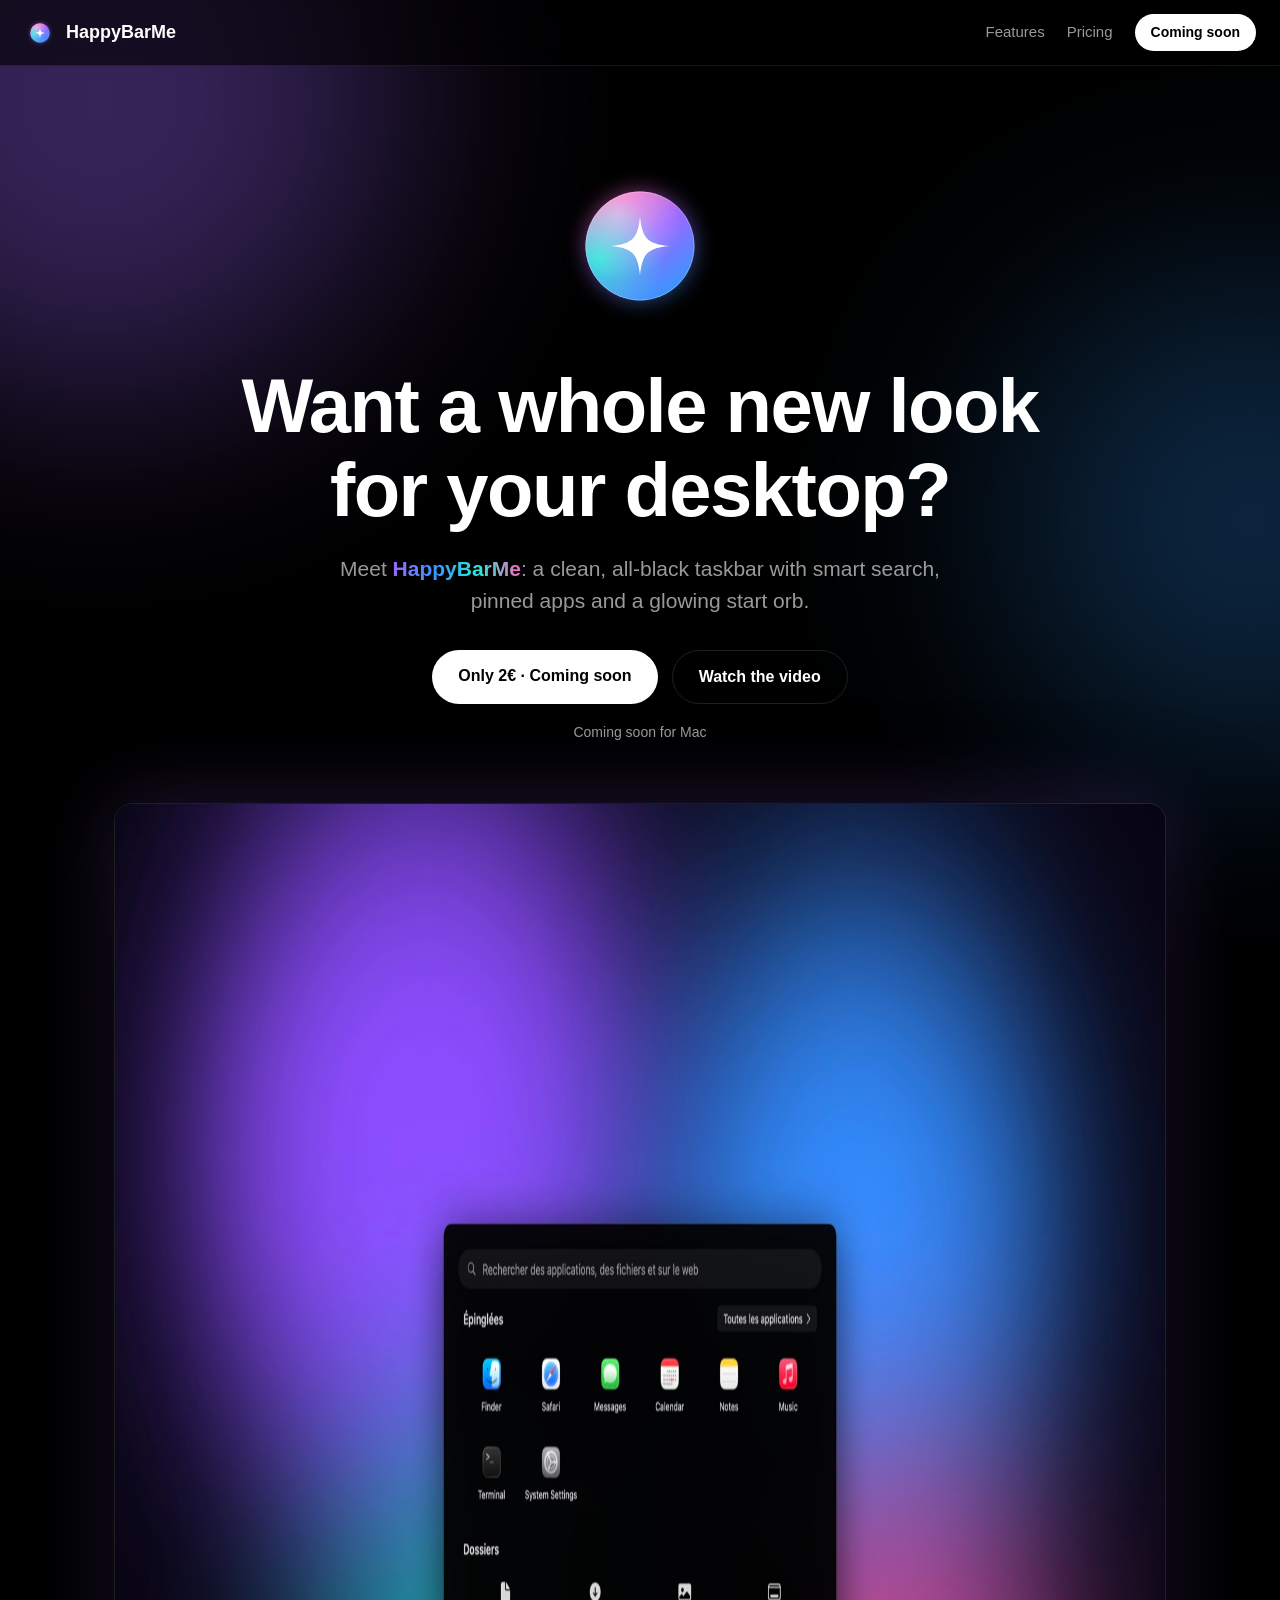
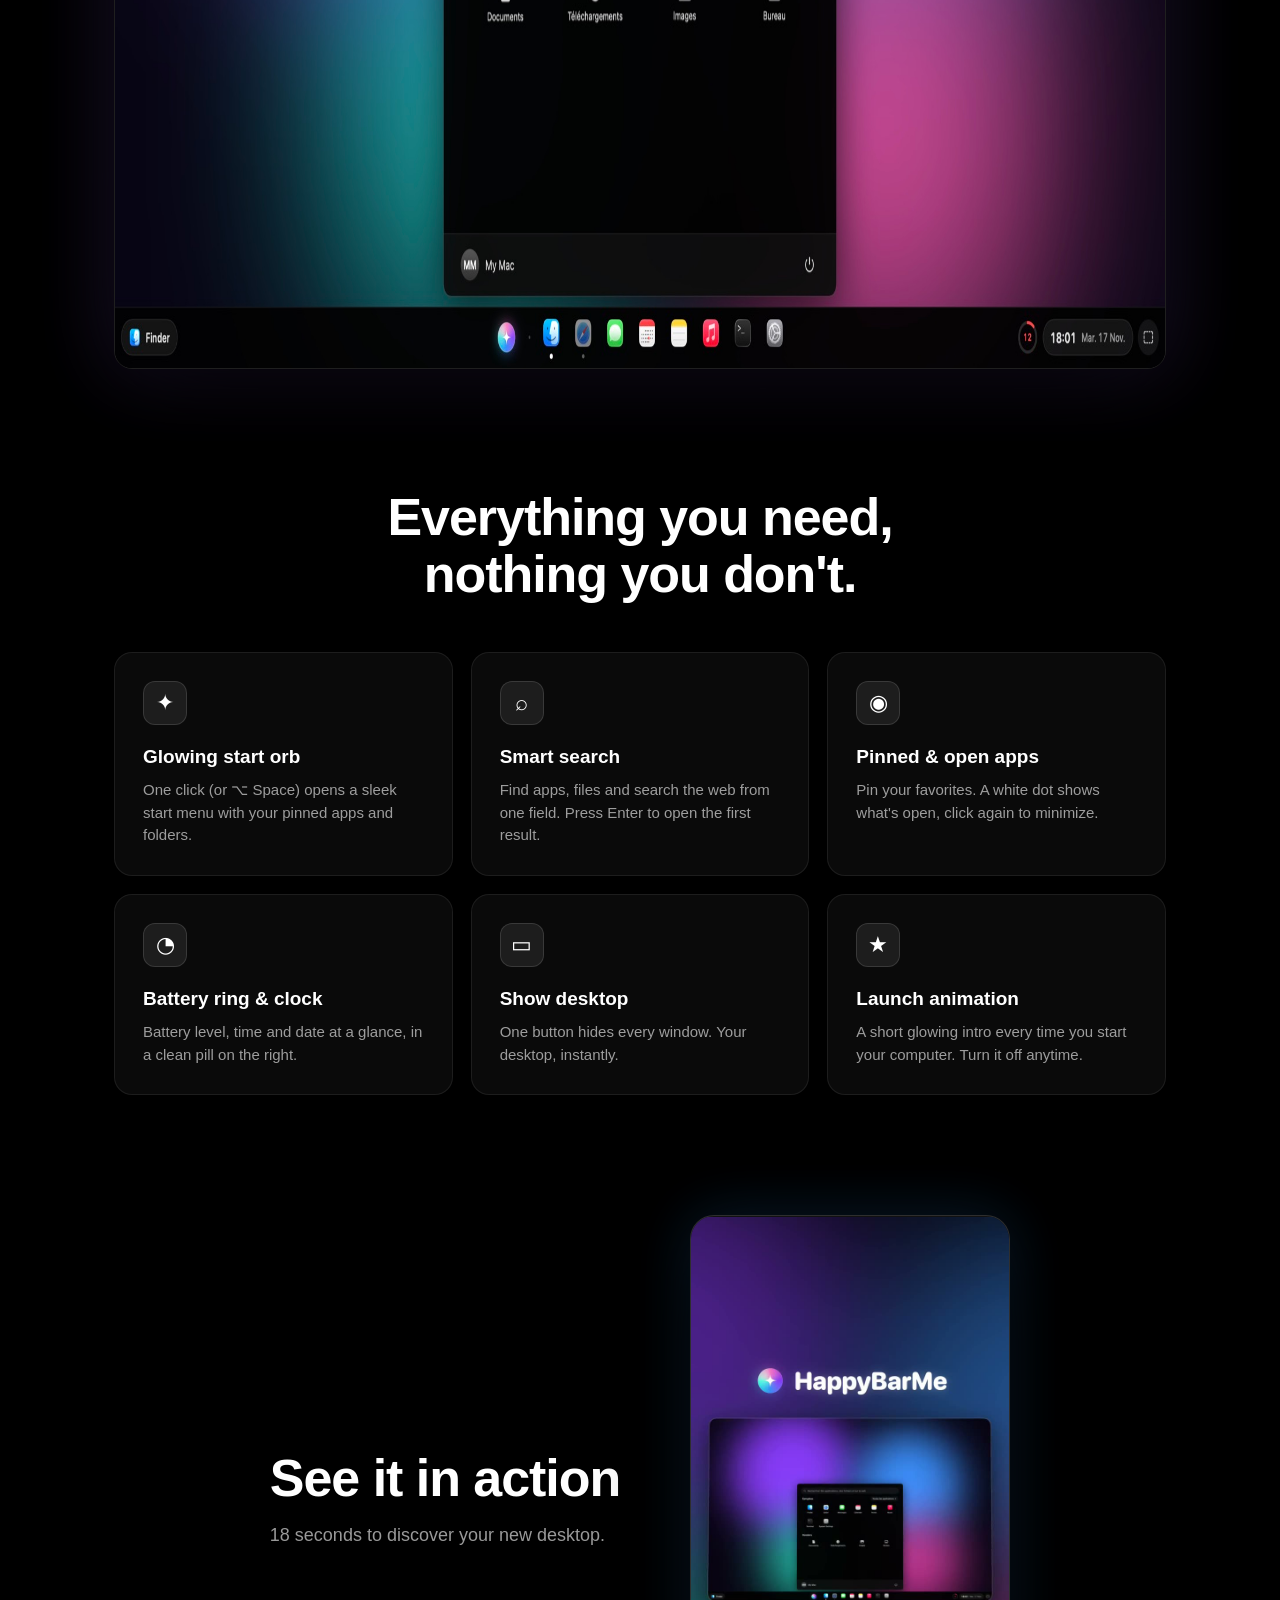
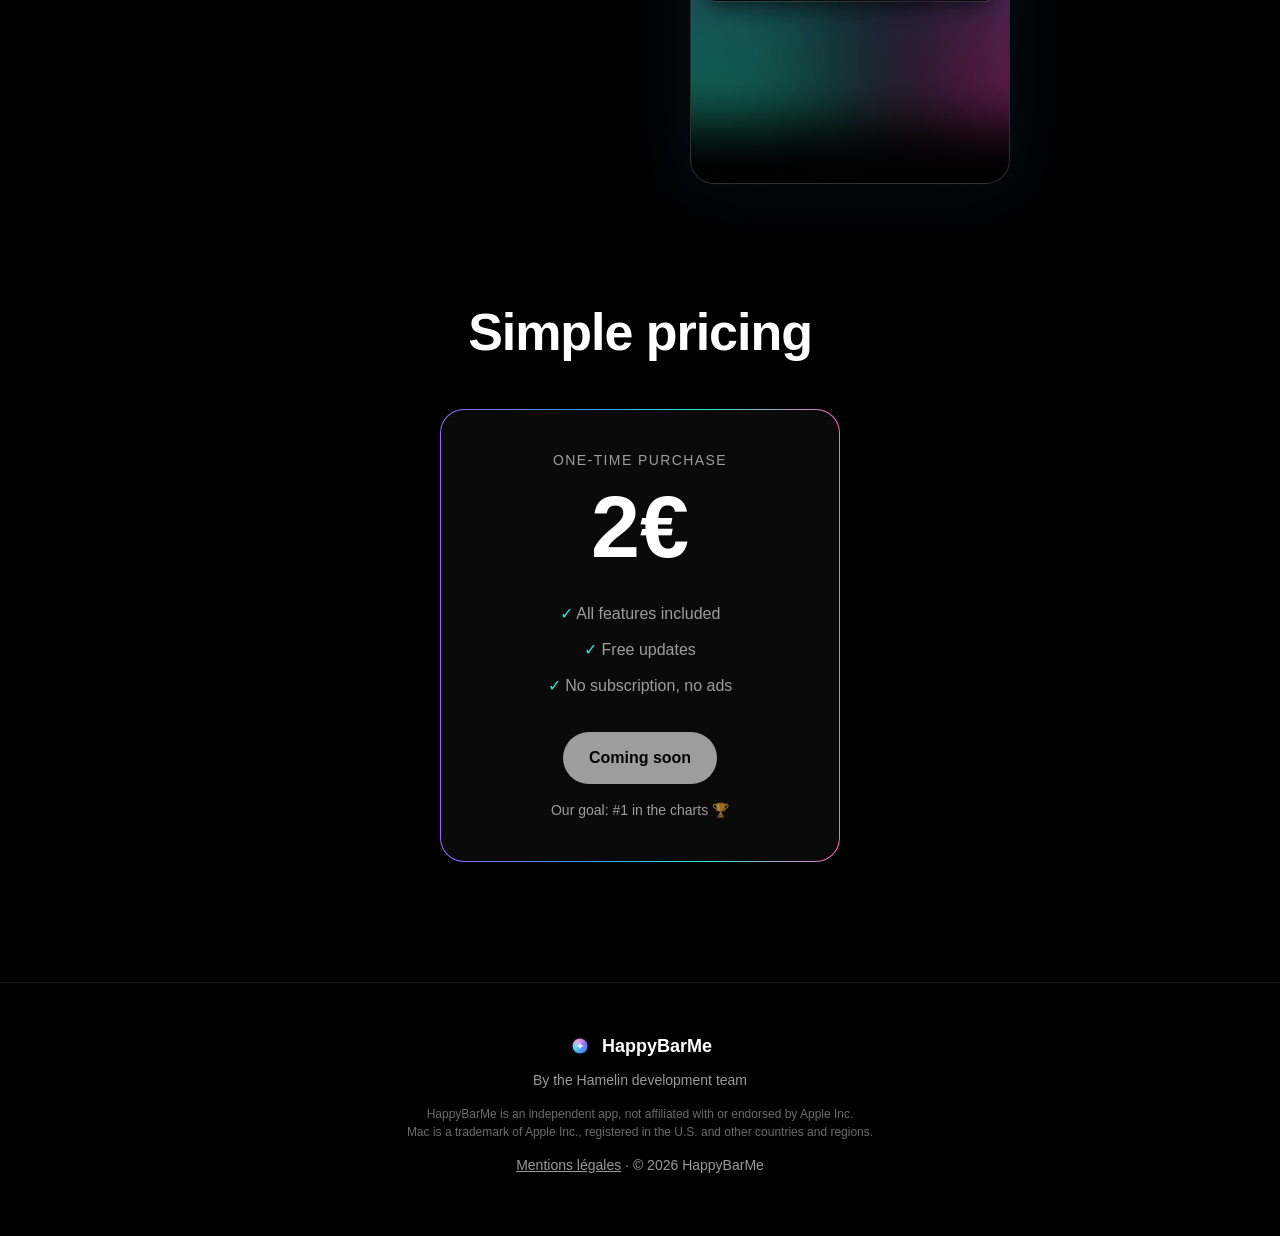
==== index.html @ a9ba52ec "Site happybarme.com Co-Authored-By: Claude Opus 5.5 <noreply@anthropic.com>" ====
<!doctype html>
<html lang="en">
<head>
  <meta charset="utf-8">
  <meta name="viewport" content="width=device-width, initial-scale=1">
  <title>HappyBarMe — A whole new look for your desktop</title>
  <meta name="description" content="HappyBarMe is a clean, all-black taskbar with smart search, pinned apps and a glowing start orb. Only 2€. Coming soon for Mac.">
  <meta name="theme-color" content="#000000">
  <link rel="icon" type="image/png" href="assets/favicon.png">
  <link rel="apple-touch-icon" href="assets/apple-touch-icon.png">
  <meta property="og:type" content="website">
  <meta property="og:title" content="HappyBarMe — A whole new look for your desktop">
  <meta property="og:description" content="A clean, all-black taskbar. Only 2€. Coming soon for Mac.">
  <meta property="og:image" content="https://happybarme.com/assets/og.jpg">
  <meta property="og:url" content="https://happybarme.com/">
  <meta name="twitter:card" content="summary_large_image">
  <link rel="stylesheet" href="style.css">
</head>
<body>
  <div class="glow glow-1" aria-hidden="true"></div>
  <div class="glow glow-2" aria-hidden="true"></div>

  <header class="nav">
    <a class="brand" href="#top" aria-label="HappyBarMe">
      <img src="assets/logo.svg" alt="" width="32" height="32">
      <span>HappyBarMe</span>
    </a>
    <nav>
      <a href="#features">Features</a>
      <a href="#pricing">Pricing</a>
      <a class="btn btn-small" href="#pricing">Coming soon</a>
    </nav>
  </header>

  <main id="top">
    <!-- Hero -->
    <section class="hero">
      <img class="orb" src="assets/logo.svg" alt="HappyBarMe logo" width="180" height="180">
      <h1>Want a whole new look<br>for your desktop?</h1>
      <p class="lead">Meet <strong>HappyBarMe</strong>: a clean, all-black taskbar with smart search, pinned apps and a glowing start orb.</p>
      <div class="cta">
        <a class="btn" href="#pricing">Only 2€ · Coming soon</a>
        <a class="btn btn-ghost" href="#video">Watch the video</a>
      </div>
      <p class="small">Coming soon for Mac</p>
    </section>

    <!-- Screenshot -->
    <section class="shot reveal">
      <img src="assets/screen.jpg" alt="HappyBarMe taskbar and start menu on a desktop" width="1800" height="1166" loading="lazy">
    </section>

    <!-- Features -->
    <section id="features" class="features">
      <h2 class="reveal">Everything you need,<br>nothing you don't.</h2>
      <div class="grid">
        <article class="card reveal">
          <div class="icon">✦</div>
          <h3>Glowing start orb</h3>
          <p>One click (or ⌥ Space) opens a sleek start menu with your pinned apps and folders.</p>
        </article>
        <article class="card reveal">
          <div class="icon">⌕</div>
          <h3>Smart search</h3>
          <p>Find apps, files and search the web from one field. Press Enter to open the first result.</p>
        </article>
        <article class="card reveal">
          <div class="icon">◉</div>
          <h3>Pinned &amp; open apps</h3>
          <p>Pin your favorites. A white dot shows what's open, click again to minimize.</p>
        </article>
        <article class="card reveal">
          <div class="icon">◔</div>
          <h3>Battery ring &amp; clock</h3>
          <p>Battery level, time and date at a glance, in a clean pill on the right.</p>
        </article>
        <article class="card reveal">
          <div class="icon">▭</div>
          <h3>Show desktop</h3>
          <p>One button hides every window. Your desktop, instantly.</p>
        </article>
        <article class="card reveal">
          <div class="icon">★</div>
          <h3>Launch animation</h3>
          <p>A short glowing intro every time you start your computer. Turn it off anytime.</p>
        </article>
      </div>
    </section>

    <!-- Video -->
    <section id="video" class="video reveal">
      <div class="video-text">
        <h2>See it in action</h2>
        <p>18 seconds to discover your new desktop.</p>
      </div>
      <video src="assets/promo.mp4" poster="assets/promo-poster.jpg" controls playsinline preload="none" width="360" height="640"></video>
    </section>

    <!-- Pricing -->
    <section id="pricing" class="pricing reveal">
      <h2>Simple pricing</h2>
      <div class="price-card">
        <p class="tag">One-time purchase</p>
        <p class="price">2€</p>
        <ul>
          <li>All features included</li>
          <li>Free updates</li>
          <li>No subscription, no ads</li>
        </ul>
        <span class="btn btn-disabled" aria-disabled="true">Coming soon</span>
        <p class="small">Our goal: #1 in the charts 🏆</p>
      </div>
    </section>
  </main>

  <footer class="footer">
    <div class="brand">
      <img src="assets/logo.svg" alt="" width="24" height="24">
      <span>HappyBarMe</span>
    </div>
    <p>By the Hamelin development team</p>
    <p class="legal">HappyBarMe is an independent app, not affiliated with or endorsed by Apple Inc.<br>
      Mac is a trademark of Apple Inc., registered in the U.S. and other countries and regions.</p>
    <p><a href="mentions-legales.html">Mentions légales</a> · © <span id="year">2026</span> HappyBarMe</p>
  </footer>

  <script>
    // Apparition douce au défilement
    const io = new IntersectionObserver((entries) => {
      entries.forEach((e) => { if (e.isIntersecting) { e.target.classList.add('visible'); io.unobserve(e.target); } });
    }, { threshold: 0.15 });
    document.querySelectorAll('.reveal').forEach((el) => io.observe(el));
    document.getElementById('year').textContent = new Date().getFullYear();
  </script>
</body>
</html>
---- style.css ----
:root {
  --bg: #000;
  --text: #fff;
  --muted: rgba(255, 255, 255, 0.6);
  --faint: rgba(255, 255, 255, 0.08);
  --line: rgba(255, 255, 255, 0.12);
  --pink: #ff66b8;
  --purple: #9d66ff;
  --blue: #3399ff;
  --cyan: #26ebd9;
  --grad: linear-gradient(90deg, var(--purple), var(--blue), var(--cyan), var(--pink));
}

* { box-sizing: border-box; margin: 0; padding: 0; }
html { scroll-behavior: smooth; }
body {
  background: var(--bg);
  color: var(--text);
  font-family: -apple-system, BlinkMacSystemFont, "SF Pro Rounded", "Segoe UI", Roboto, Helvetica, Arial, sans-serif;
  line-height: 1.5;
  overflow-x: hidden;
  -webkit-font-smoothing: antialiased;
}
img, video { max-width: 100%; display: block; }
a { color: inherit; text-decoration: none; }

/* Halos de fond */
.glow { position: fixed; border-radius: 50%; filter: blur(120px); opacity: 0.35; z-index: -1; pointer-events: none; }
.glow-1 { width: 600px; height: 600px; background: var(--purple); top: -200px; left: -200px; }
.glow-2 { width: 500px; height: 500px; background: var(--blue); top: 30%; right: -220px; opacity: 0.25; }

/* Navigation */
.nav {
  position: sticky; top: 0; z-index: 10;
  display: flex; align-items: center; justify-content: space-between;
  padding: 14px 24px;
  background: rgba(0, 0, 0, 0.6);
  backdrop-filter: blur(16px); -webkit-backdrop-filter: blur(16px);
  border-bottom: 1px solid var(--faint);
}
.brand { display: flex; align-items: center; gap: 10px; font-weight: 800; font-size: 18px; }
.nav nav { display: flex; align-items: center; gap: 22px; font-size: 15px; color: var(--muted); }
.nav nav a:hover { color: var(--text); }

/* Boutons */
.btn {
  display: inline-block; padding: 14px 26px; border-radius: 999px;
  background: var(--text); color: #000; font-weight: 700; font-size: 16px;
  transition: transform 0.15s ease, box-shadow 0.15s ease;
}
.btn:hover { transform: translateY(-2px); box-shadow: 0 8px 30px rgba(157, 102, 255, 0.45); }
.btn-ghost { background: transparent; color: var(--text); border: 1px solid var(--line); }
.btn-small { padding: 8px 16px; font-size: 14px; color: #000 !important; }
.btn-disabled { opacity: 0.6; cursor: default; }
.btn-disabled:hover { transform: none; box-shadow: none; }

section { max-width: 1100px; margin: 0 auto; padding: 0 24px; }
h1, h2 { font-weight: 800; letter-spacing: -0.02em; line-height: 1.1; }
h2 { font-size: clamp(32px, 5vw, 52px); text-align: center; margin-bottom: 48px; }
.small { color: var(--muted); font-size: 14px; }

/* Hero */
.hero { text-align: center; padding-top: 90px; padding-bottom: 60px; }
.orb { width: 180px; height: 180px; margin: 0 auto 28px; animation: float 5s ease-in-out infinite; }
.hero h1 { font-size: clamp(40px, 7vw, 76px); margin-bottom: 22px; }
.lead { font-size: clamp(17px, 2.2vw, 21px); color: var(--muted); max-width: 640px; margin: 0 auto 34px; }
.lead strong { color: var(--text); background: var(--grad); -webkit-background-clip: text; background-clip: text; -webkit-text-fill-color: transparent; }
.cta { display: flex; gap: 14px; justify-content: center; flex-wrap: wrap; margin-bottom: 18px; }

@keyframes float { 0%, 100% { transform: translateY(0); } 50% { transform: translateY(-12px); } }

/* Capture */
.shot { margin-bottom: 120px; }
.shot img {
  border-radius: 18px; border: 1px solid var(--line);
  box-shadow: 0 40px 120px rgba(0, 0, 0, 0.8), 0 0 80px rgba(157, 102, 255, 0.25);
}

/* Fonctionnalités */
.features { margin-bottom: 120px; }
.grid { display: grid; grid-template-columns: repeat(3, 1fr); gap: 18px; }
.card {
  padding: 28px; border-radius: 18px;
  background: rgba(255, 255, 255, 0.04); border: 1px solid var(--faint);
  transition: border-color 0.2s ease, transform 0.2s ease;
}
.card:hover { border-color: rgba(157, 102, 255, 0.5); transform: translateY(-4px); }
.card .icon {
  width: 44px; height: 44px; border-radius: 12px; margin-bottom: 18px;
  display: grid; place-items: center; font-size: 22px;
  background: var(--faint); border: 1px solid var(--line);
}
.card h3 { font-size: 19px; margin-bottom: 8px; }
.card p { color: var(--muted); font-size: 15px; }

/* Vidéo */
.video { display: flex; align-items: center; justify-content: center; gap: 70px; margin-bottom: 120px; }
.video h2 { text-align: left; margin-bottom: 14px; }
.video p { color: var(--muted); font-size: 18px; }
.video video {
  width: 320px; aspect-ratio: 9 / 16; height: auto; border-radius: 24px;
  border: 1px solid var(--line); background: #111;
  box-shadow: 0 30px 90px rgba(0, 0, 0, 0.8), 0 0 60px rgba(51, 153, 255, 0.2);
}

/* Prix */
.pricing { margin-bottom: 120px; }
.price-card {
  max-width: 400px; margin: 0 auto; padding: 40px 34px; text-align: center;
  border-radius: 24px; background: rgba(255, 255, 255, 0.04);
  border: 1px solid transparent;
  background-image: linear-gradient(#0a0a0a, #0a0a0a), var(--grad);
  background-origin: border-box; background-clip: padding-box, border-box;
}
.tag { color: var(--muted); font-size: 14px; text-transform: uppercase; letter-spacing: 0.1em; }
.price { font-size: 88px; font-weight: 900; line-height: 1.1; margin: 8px 0 20px; }
.price-card ul { list-style: none; margin-bottom: 28px; color: var(--muted); }
.price-card li { padding: 6px 0; }
.price-card li::before { content: "✓  "; color: var(--cyan); }
.price-card .small { margin-top: 16px; }

/* Pied de page */
.footer { text-align: center; padding: 50px 24px 60px; border-top: 1px solid var(--faint); color: var(--muted); font-size: 14px; }
.footer .brand { justify-content: center; color: var(--text); margin-bottom: 10px; }
.footer p { margin-top: 6px; }
.footer .legal { font-size: 12px; opacity: 0.7; margin: 14px auto; max-width: 560px; }
.footer a { text-decoration: underline; }

/* Apparition au défilement */
.reveal { opacity: 0; transform: translateY(30px); transition: opacity 0.7s ease, transform 0.7s ease; }
.reveal.visible { opacity: 1; transform: none; }
@media (prefers-reduced-motion: reduce) {
  .reveal { opacity: 1; transform: none; transition: none; }
  .orb { animation: none; }
}

/* Mobile */
@media (max-width: 860px) {
  .grid { grid-template-columns: 1fr 1fr; }
  .video { flex-direction: column; gap: 30px; text-align: center; }
  .video h2 { text-align: center; }
}
@media (max-width: 560px) {
  .nav { padding: 12px 16px; }
  .nav nav a:not(.btn) { display: none; }
  section { padding: 0 16px; }
  .grid { grid-template-columns: 1fr; }
  .hero { padding-top: 60px; }
  .orb { width: 130px; height: 130px; }
  .shot, .features, .video, .pricing { margin-bottom: 80px; }
  .video video { width: 260px; }
}

/* Page mentions légales */
.legal-page { max-width: 760px; padding: 70px 24px 90px; }
.legal-page h1 { font-size: 40px; margin-bottom: 30px; }
.legal-page h2 { font-size: 22px; text-align: left; margin: 34px 0 10px; }
.legal-page p, .legal-page li { color: var(--muted); margin-bottom: 8px; }
.legal-page ul { padding-left: 20px; }
.legal-page .todo { color: var(--pink); font-weight: 600; }
.legal-page a { text-decoration: underline; }
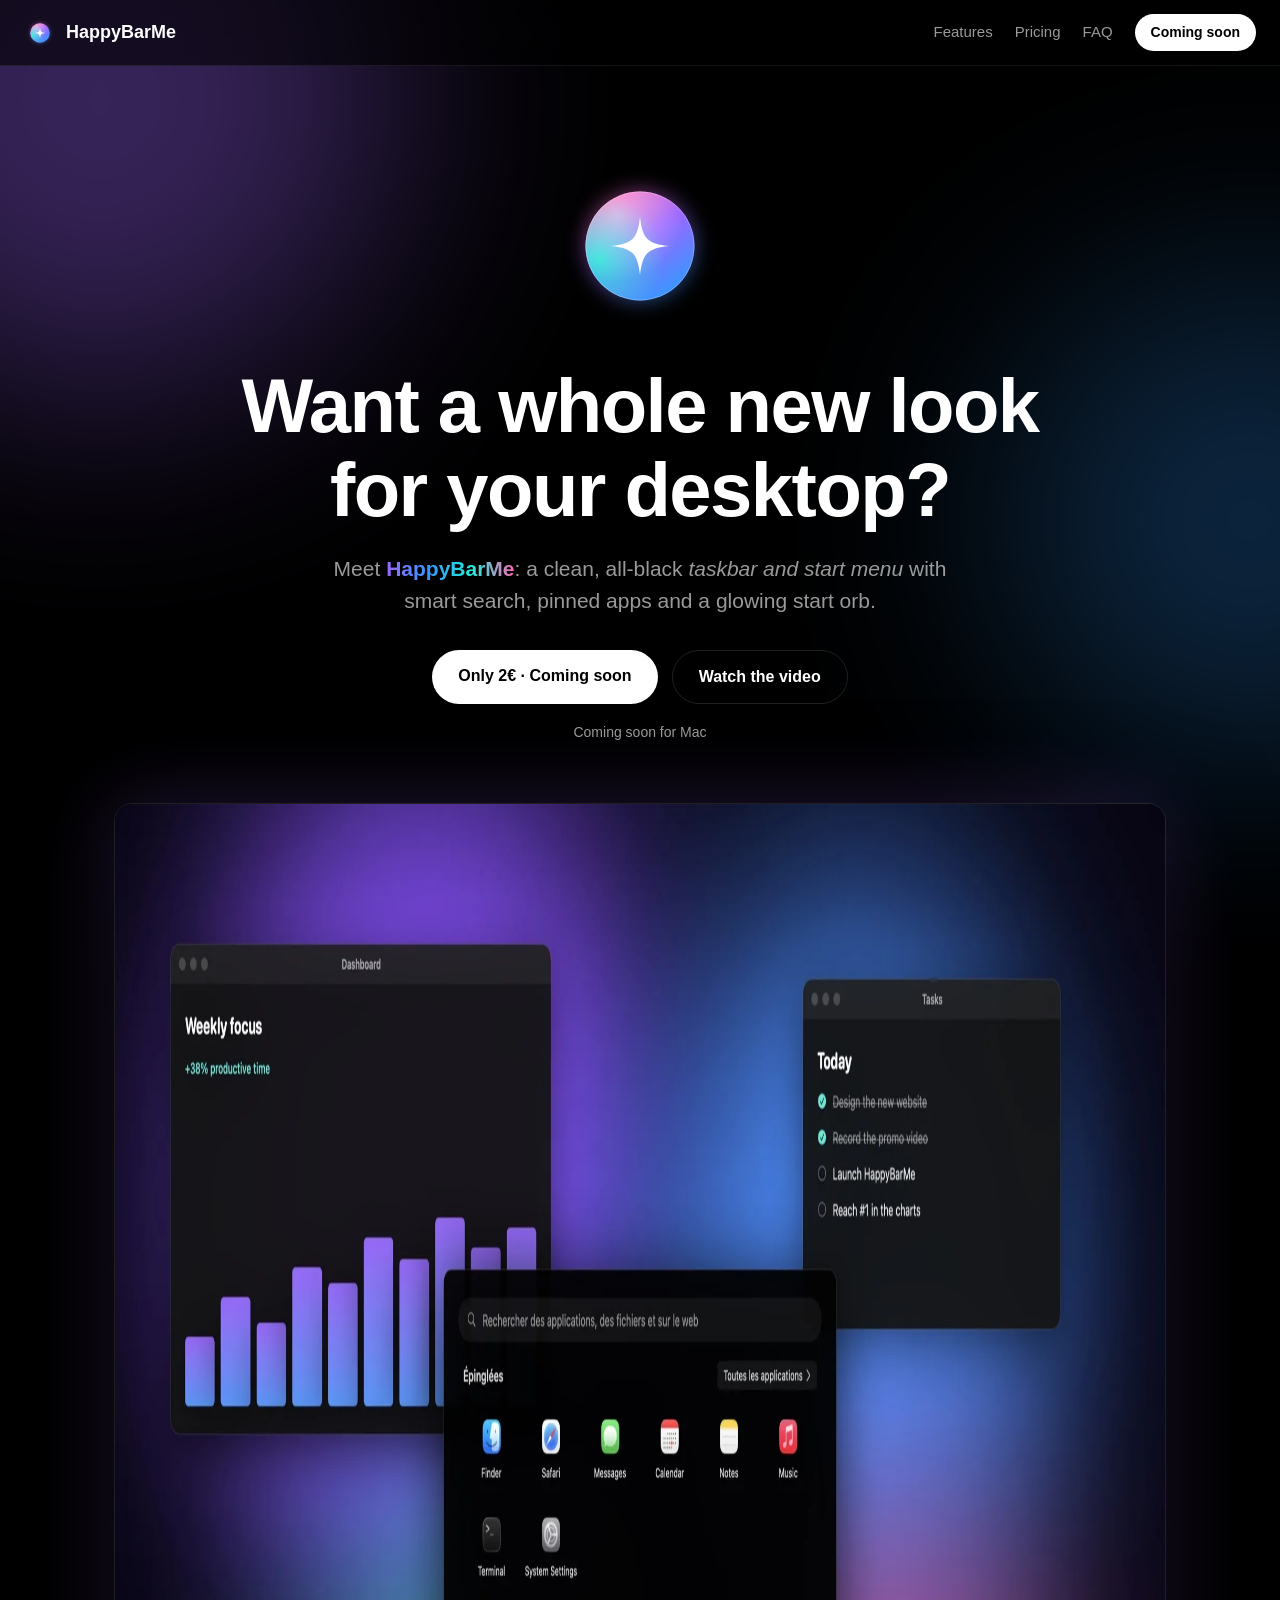
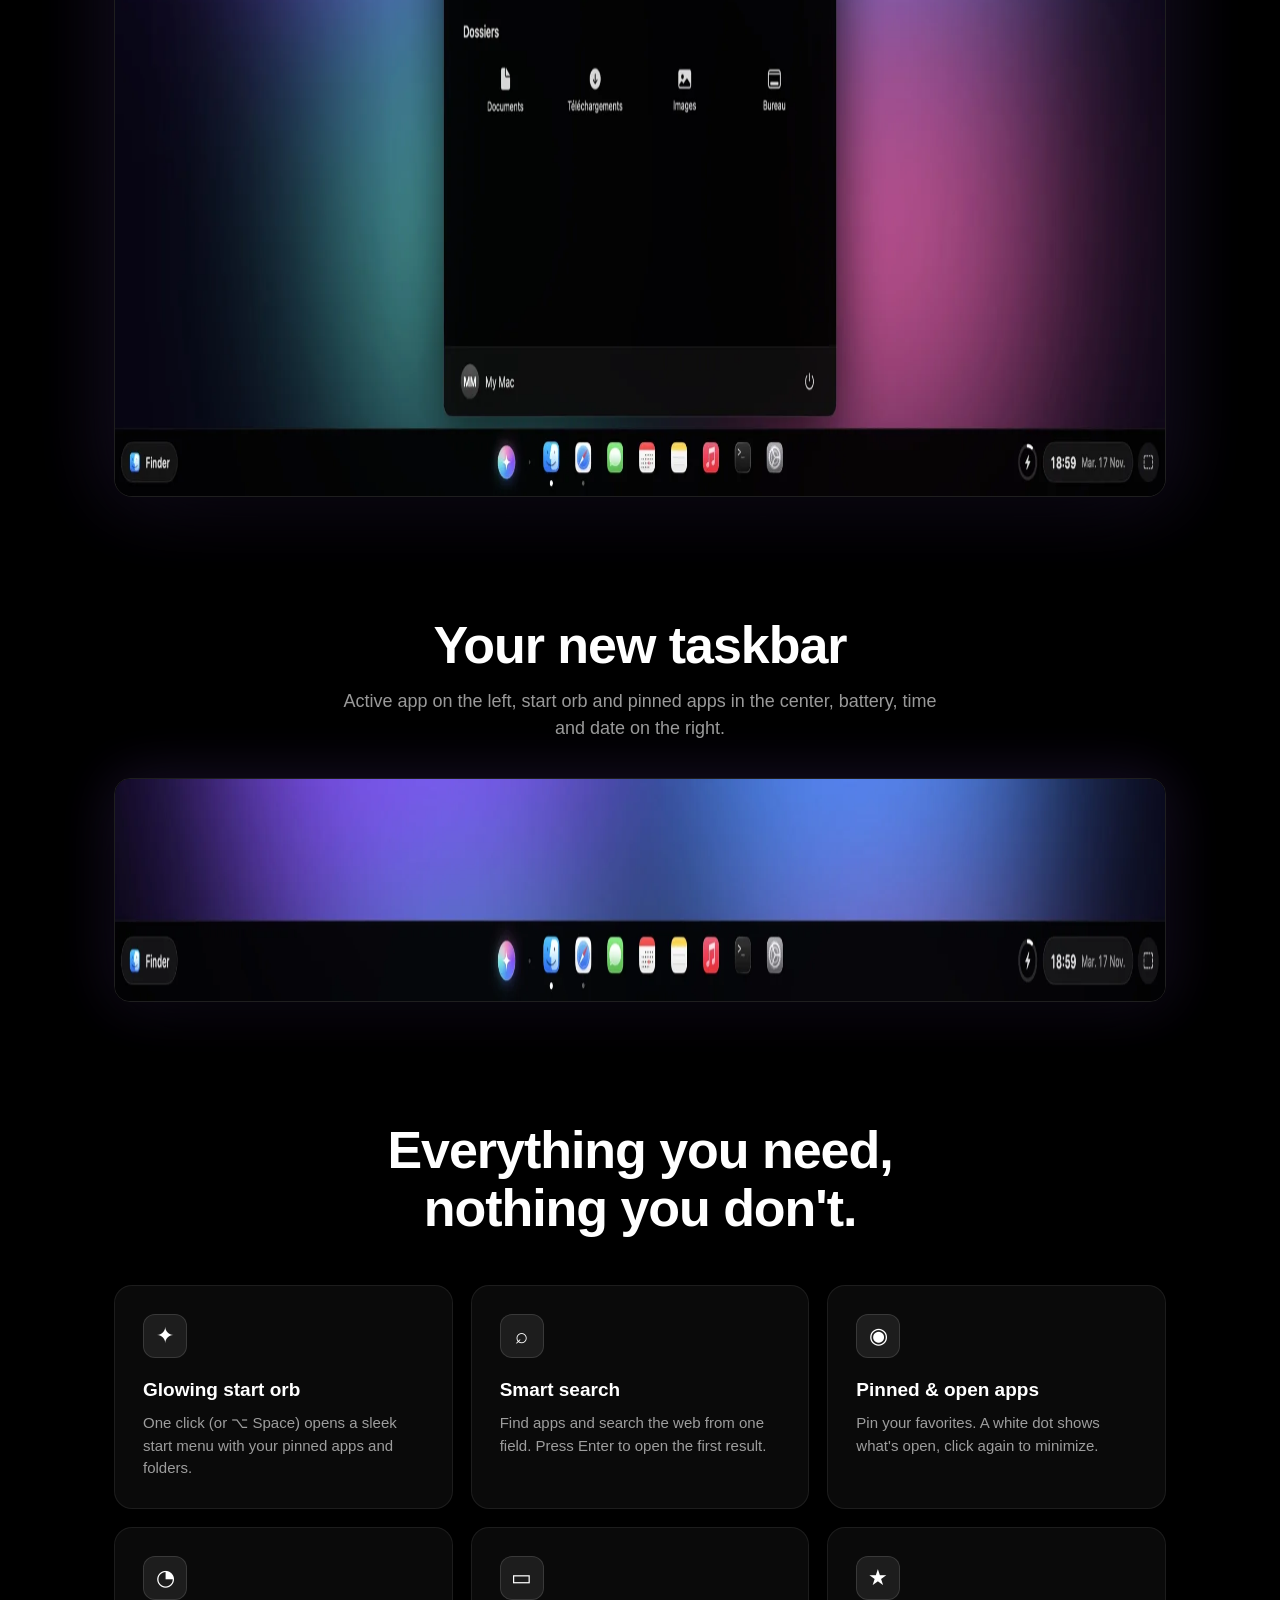
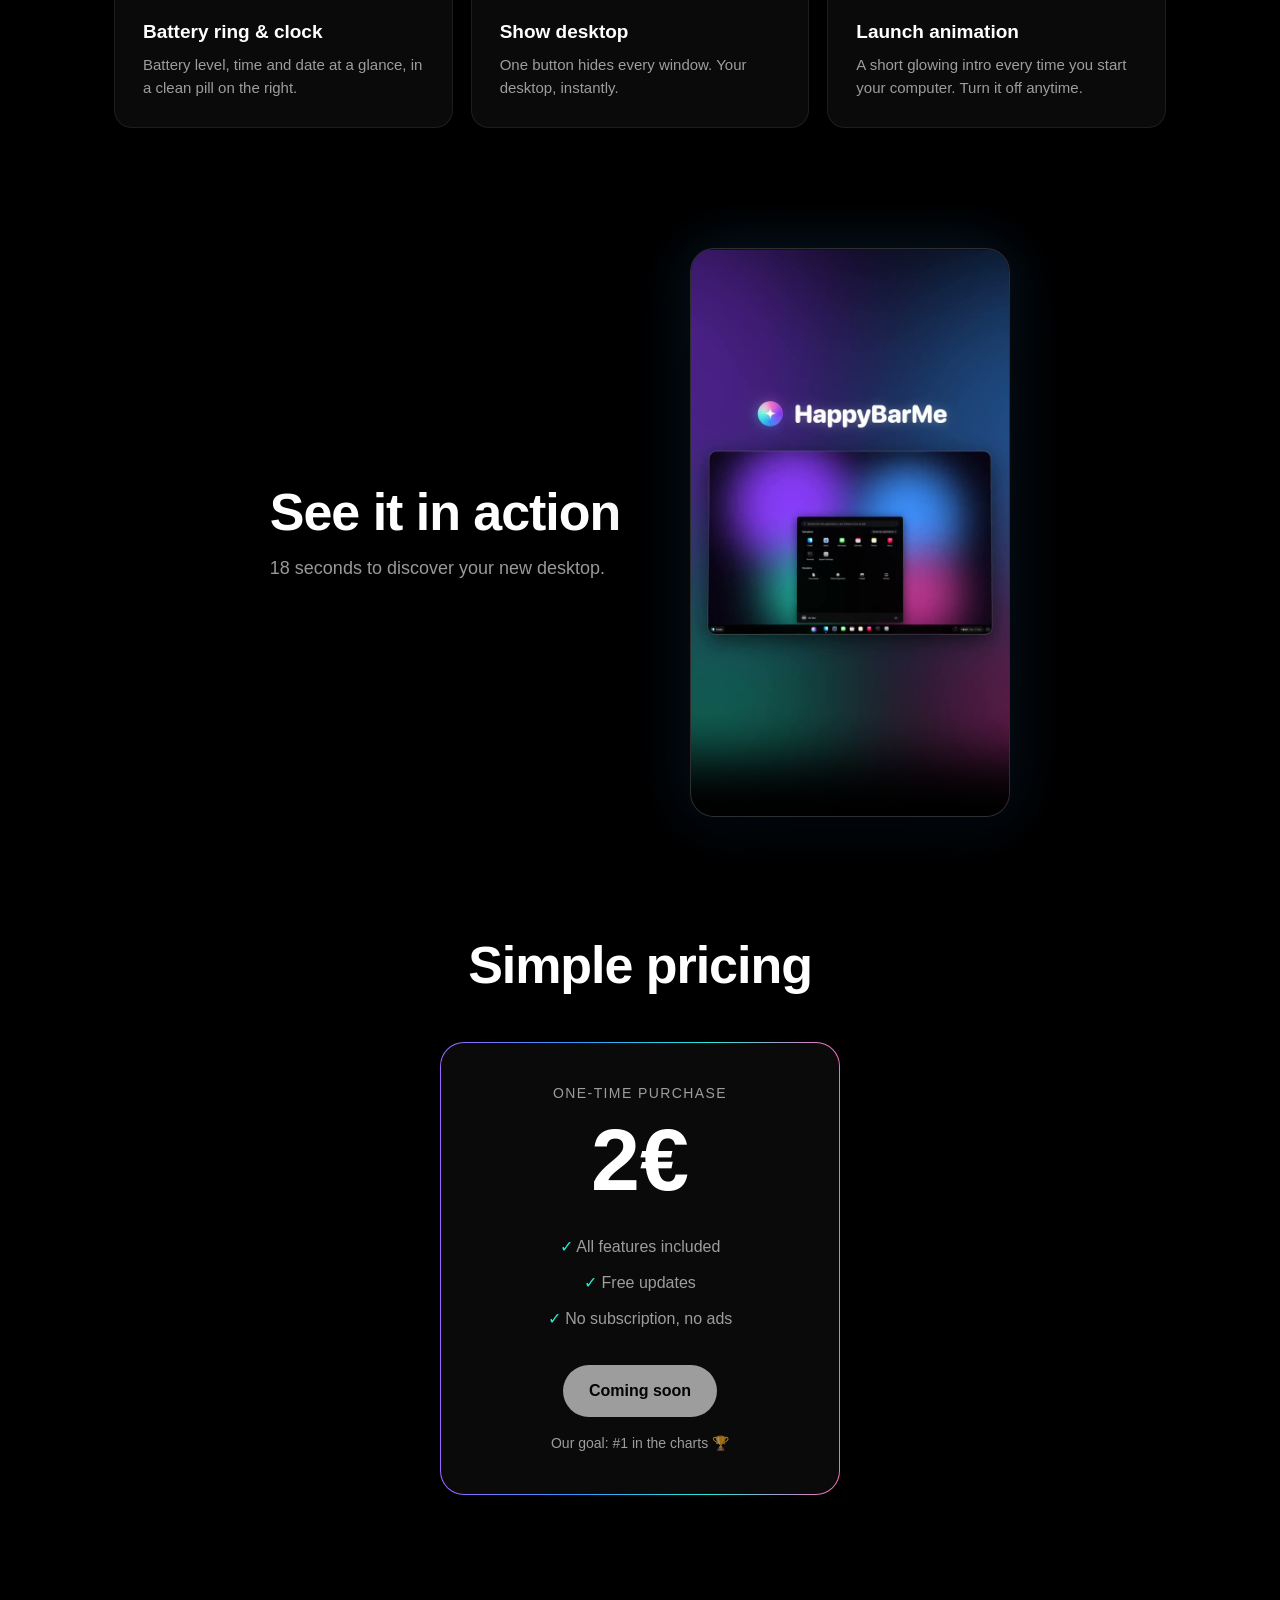
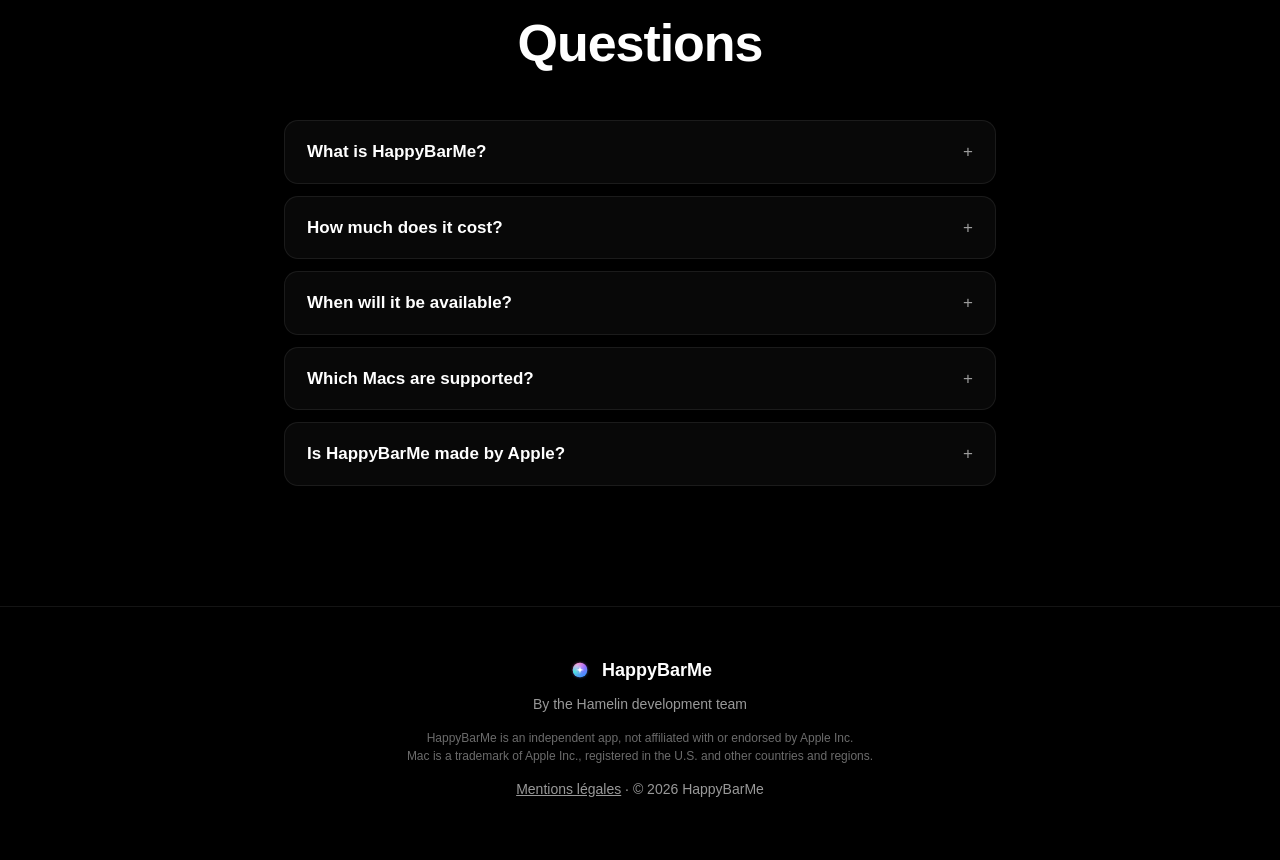
==== commit 878e85b7: "Nouvelles images, gros plan de la barre, FAQ et référencement (SEO) Co-Authored-By: Claude Opus 5.5 " ====
--- a/index.html
+++ b/index.html
@@ -3,17 +3,79 @@
 <head>
   <meta charset="utf-8">
   <meta name="viewport" content="width=device-width, initial-scale=1">
-  <title>HappyBarMe — A whole new look for your desktop</title>
-  <meta name="description" content="HappyBarMe is a clean, all-black taskbar with smart search, pinned apps and a glowing start orb. Only 2€. Coming soon for Mac.">
+  <title>HappyBarMe — Custom Taskbar &amp; Start Menu for Mac · Only 2€</title>
+  <meta name="description" content="HappyBarMe gives your desktop a clean, all-black taskbar with a start menu, smart search, pinned apps, battery ring and clock. One-time purchase: 2€. Coming soon for Mac.">
+  <link rel="canonical" href="https://happybarme.com/">
+  <meta name="robots" content="index, follow, max-image-preview:large">
+  <meta name="author" content="Hamelin development team">
   <meta name="theme-color" content="#000000">
-  <link rel="icon" type="image/png" href="assets/favicon.png">
+  <link rel="icon" type="image/svg+xml" href="assets/logo.svg">
+  <link rel="icon" type="image/png" sizes="64x64" href="assets/favicon.png">
   <link rel="apple-touch-icon" href="assets/apple-touch-icon.png">
+
+  <!-- Partage sur les réseaux sociaux -->
   <meta property="og:type" content="website">
+  <meta property="og:site_name" content="HappyBarMe">
+  <meta property="og:locale" content="en_US">
   <meta property="og:title" content="HappyBarMe — A whole new look for your desktop">
-  <meta property="og:description" content="A clean, all-black taskbar. Only 2€. Coming soon for Mac.">
+  <meta property="og:description" content="A clean, all-black taskbar with a start menu and smart search. Only 2€. Coming soon for Mac.">
   <meta property="og:image" content="https://happybarme.com/assets/og.jpg">
+  <meta property="og:image:width" content="1200">
+  <meta property="og:image:height" content="630">
+  <meta property="og:image:alt" content="HappyBarMe logo">
   <meta property="og:url" content="https://happybarme.com/">
   <meta name="twitter:card" content="summary_large_image">
+  <meta name="twitter:title" content="HappyBarMe — A whole new look for your desktop">
+  <meta name="twitter:description" content="A clean, all-black taskbar with a start menu and smart search. Only 2€.">
+  <meta name="twitter:image" content="https://happybarme.com/assets/og.jpg">
+
+  <!-- Données structurées pour Google -->
+  <script type="application/ld+json">
+  {
+    "@context": "https://schema.org",
+    "@graph": [
+      {
+        "@type": "SoftwareApplication",
+        "name": "HappyBarMe",
+        "url": "https://happybarme.com/",
+        "image": "https://happybarme.com/assets/screen.jpg",
+        "logo": "https://happybarme.com/assets/logo.svg",
+        "description": "A clean, all-black taskbar and start menu for Mac, with smart search, pinned apps, a battery ring and a clock.",
+        "applicationCategory": "UtilitiesApplication",
+        "operatingSystem": "macOS 14 or later",
+        "offers": {
+          "@type": "Offer",
+          "price": "2.00",
+          "priceCurrency": "EUR",
+          "availability": "https://schema.org/PreOrder"
+        },
+        "author": { "@type": "Organization", "name": "Hamelin development team" }
+      },
+      {
+        "@type": "WebSite",
+        "name": "HappyBarMe",
+        "url": "https://happybarme.com/"
+      },
+      {
+        "@type": "FAQPage",
+        "mainEntity": [
+          { "@type": "Question", "name": "What is HappyBarMe?",
+            "acceptedAnswer": { "@type": "Answer", "text": "HappyBarMe is a clean, all-black taskbar for your Mac desktop, with a start menu, smart search, pinned apps, a battery ring and a clock." } },
+          { "@type": "Question", "name": "How much does HappyBarMe cost?",
+            "acceptedAnswer": { "@type": "Answer", "text": "HappyBarMe costs 2€, as a one-time purchase. No subscription and no ads." } },
+          { "@type": "Question", "name": "When will HappyBarMe be available?",
+            "acceptedAnswer": { "@type": "Answer", "text": "HappyBarMe is coming soon for Mac. Follow us to be the first to know." } },
+          { "@type": "Question", "name": "Which Macs are supported?",
+            "acceptedAnswer": { "@type": "Answer", "text": "HappyBarMe runs on Macs with Apple silicon and macOS 14 or later." } },
+          { "@type": "Question", "name": "Is HappyBarMe made by Apple?",
+            "acceptedAnswer": { "@type": "Answer", "text": "No. HappyBarMe is an independent app made by the Hamelin development team. It is not affiliated with or endorsed by Apple Inc." } }
+        ]
+      }
+    ]
+  }
+  </script>
+
+  <link rel="preload" as="image" href="assets/logo.svg">
   <link rel="stylesheet" href="style.css">
 </head>
 <body>
@@ -21,13 +83,14 @@
   <div class="glow glow-2" aria-hidden="true"></div>
 
   <header class="nav">
-    <a class="brand" href="#top" aria-label="HappyBarMe">
+    <a class="brand" href="#top" aria-label="HappyBarMe, home">
       <img src="assets/logo.svg" alt="" width="32" height="32">
       <span>HappyBarMe</span>
     </a>
-    <nav>
+    <nav aria-label="Main">
       <a href="#features">Features</a>
       <a href="#pricing">Pricing</a>
+      <a href="#faq">FAQ</a>
       <a class="btn btn-small" href="#pricing">Coming soon</a>
     </nav>
   </header>
@@ -35,9 +98,9 @@
   <main id="top">
     <!-- Hero -->
     <section class="hero">
-      <img class="orb" src="assets/logo.svg" alt="HappyBarMe logo" width="180" height="180">
+      <img class="orb" src="assets/logo.svg" alt="HappyBarMe logo, a glowing orb with a white star" width="180" height="180">
       <h1>Want a whole new look<br>for your desktop?</h1>
-      <p class="lead">Meet <strong>HappyBarMe</strong>: a clean, all-black taskbar with smart search, pinned apps and a glowing start orb.</p>
+      <p class="lead">Meet <strong>HappyBarMe</strong>: a clean, all-black <em>taskbar and start menu</em> with smart search, pinned apps and a glowing start orb.</p>
       <div class="cta">
         <a class="btn" href="#pricing">Only 2€ · Coming soon</a>
         <a class="btn btn-ghost" href="#video">Watch the video</a>
@@ -45,58 +108,71 @@
       <p class="small">Coming soon for Mac</p>
     </section>
 
-    <!-- Screenshot -->
+    <!-- Capture principale -->
     <section class="shot reveal">
-      <img src="assets/screen.jpg" alt="HappyBarMe taskbar and start menu on a desktop" width="1800" height="1166" loading="lazy">
-    </section>
-
-    <!-- Features -->
+      <picture>
+        <source srcset="assets/screen.webp" type="image/webp">
+        <img src="assets/screen.jpg" alt="HappyBarMe on a desktop: the black taskbar at the bottom and the start menu open with pinned apps and folders" width="2000" height="1294" fetchpriority="high">
+      </picture>
+    </section>
+
+    <!-- Gros plan de la barre -->
+    <section class="bar-section reveal">
+      <h2>Your new taskbar</h2>
+      <p class="section-lead">Active app on the left, start orb and pinned apps in the center, battery, time and date on the right.</p>
+      <picture>
+        <source srcset="assets/bar.webp" type="image/webp">
+        <img class="bar-img" src="assets/bar.jpg" alt="Close-up of the HappyBarMe taskbar: active app, start orb, pinned app icons, battery ring, clock and show-desktop button" width="2400" height="224" loading="lazy">
+      </picture>
+    </section>
+
+    <!-- Fonctionnalités -->
     <section id="features" class="features">
       <h2 class="reveal">Everything you need,<br>nothing you don't.</h2>
       <div class="grid">
         <article class="card reveal">
-          <div class="icon">✦</div>
+          <div class="icon" aria-hidden="true">✦</div>
           <h3>Glowing start orb</h3>
           <p>One click (or ⌥ Space) opens a sleek start menu with your pinned apps and folders.</p>
         </article>
         <article class="card reveal">
-          <div class="icon">⌕</div>
+          <div class="icon" aria-hidden="true">⌕</div>
           <h3>Smart search</h3>
-          <p>Find apps, files and search the web from one field. Press Enter to open the first result.</p>
-        </article>
-        <article class="card reveal">
-          <div class="icon">◉</div>
+          <p>Find apps and search the web from one field. Press Enter to open the first result.</p>
+        </article>
+        <article class="card reveal">
+          <div class="icon" aria-hidden="true">◉</div>
           <h3>Pinned &amp; open apps</h3>
           <p>Pin your favorites. A white dot shows what's open, click again to minimize.</p>
         </article>
         <article class="card reveal">
-          <div class="icon">◔</div>
+          <div class="icon" aria-hidden="true">◔</div>
           <h3>Battery ring &amp; clock</h3>
           <p>Battery level, time and date at a glance, in a clean pill on the right.</p>
         </article>
         <article class="card reveal">
-          <div class="icon">▭</div>
+          <div class="icon" aria-hidden="true">▭</div>
           <h3>Show desktop</h3>
           <p>One button hides every window. Your desktop, instantly.</p>
         </article>
         <article class="card reveal">
-          <div class="icon">★</div>
+          <div class="icon" aria-hidden="true">★</div>
           <h3>Launch animation</h3>
           <p>A short glowing intro every time you start your computer. Turn it off anytime.</p>
         </article>
       </div>
     </section>
 
-    <!-- Video -->
+    <!-- Vidéo -->
     <section id="video" class="video reveal">
       <div class="video-text">
         <h2>See it in action</h2>
         <p>18 seconds to discover your new desktop.</p>
       </div>
-      <video src="assets/promo.mp4" poster="assets/promo-poster.jpg" controls playsinline preload="none" width="360" height="640"></video>
-    </section>
-
-    <!-- Pricing -->
+      <video src="assets/promo.mp4" poster="assets/promo-poster.jpg" controls playsinline preload="none" width="360" height="640" aria-label="HappyBarMe promo video"></video>
+    </section>
+
+    <!-- Prix -->
     <section id="pricing" class="pricing reveal">
       <h2>Simple pricing</h2>
       <div class="price-card">
@@ -111,6 +187,31 @@
         <p class="small">Our goal: #1 in the charts 🏆</p>
       </div>
     </section>
+
+    <!-- FAQ -->
+    <section id="faq" class="faq reveal">
+      <h2>Questions</h2>
+      <details>
+        <summary>What is HappyBarMe?</summary>
+        <p>HappyBarMe is a clean, all-black taskbar for your Mac desktop, with a start menu, smart search, pinned apps, a battery ring and a clock.</p>
+      </details>
+      <details>
+        <summary>How much does it cost?</summary>
+        <p>2€, as a one-time purchase. No subscription and no ads.</p>
+      </details>
+      <details>
+        <summary>When will it be available?</summary>
+        <p>Very soon. Follow us to be the first to know when it launches.</p>
+      </details>
+      <details>
+        <summary>Which Macs are supported?</summary>
+        <p>Macs with Apple silicon running macOS 14 or later.</p>
+      </details>
+      <details>
+        <summary>Is HappyBarMe made by Apple?</summary>
+        <p>No. HappyBarMe is an independent app made by the Hamelin development team. It is not affiliated with or endorsed by Apple Inc.</p>
+      </details>
+    </section>
   </main>
 
   <footer class="footer">
@@ -128,7 +229,7 @@
     // Apparition douce au défilement
     const io = new IntersectionObserver((entries) => {
       entries.forEach((e) => { if (e.isIntersecting) { e.target.classList.add('visible'); io.unobserve(e.target); } });
-    }, { threshold: 0.15 });
+    }, { threshold: 0.12 });
     document.querySelectorAll('.reveal').forEach((el) => io.observe(el));
     document.getElementById('year').textContent = new Date().getFullYear();
   </script>
--- a/style.css
+++ b/style.css
@@ -159,3 +159,25 @@
 .legal-page ul { padding-left: 20px; }
 .legal-page .todo { color: var(--pink); font-weight: 600; }
 .legal-page a { text-decoration: underline; }
+
+/* Gros plan de la barre */
+.bar-section { margin-bottom: 120px; text-align: center; }
+.bar-section h2 { margin-bottom: 14px; }
+.section-lead { color: var(--muted); font-size: 18px; max-width: 620px; margin: 0 auto 36px; }
+.bar-img {
+  width: 100%; border-radius: 16px; border: 1px solid var(--line);
+  box-shadow: 0 30px 90px rgba(0, 0, 0, 0.7), 0 0 60px rgba(157, 102, 255, 0.2);
+}
+
+/* FAQ */
+.faq { max-width: 760px; margin-bottom: 120px; }
+.faq details {
+  border: 1px solid var(--faint); border-radius: 14px; margin-bottom: 12px;
+  background: rgba(255, 255, 255, 0.03); padding: 0 22px;
+}
+.faq summary { cursor: pointer; padding: 18px 0; font-weight: 700; font-size: 17px; list-style: none; }
+.faq summary::-webkit-details-marker { display: none; }
+.faq summary::after { content: "+"; float: right; color: var(--muted); font-weight: 400; }
+.faq details[open] summary::after { content: "–"; }
+.faq details p { color: var(--muted); padding-bottom: 18px; }
+@media (max-width: 560px) { .bar-section, .faq { margin-bottom: 80px; } }
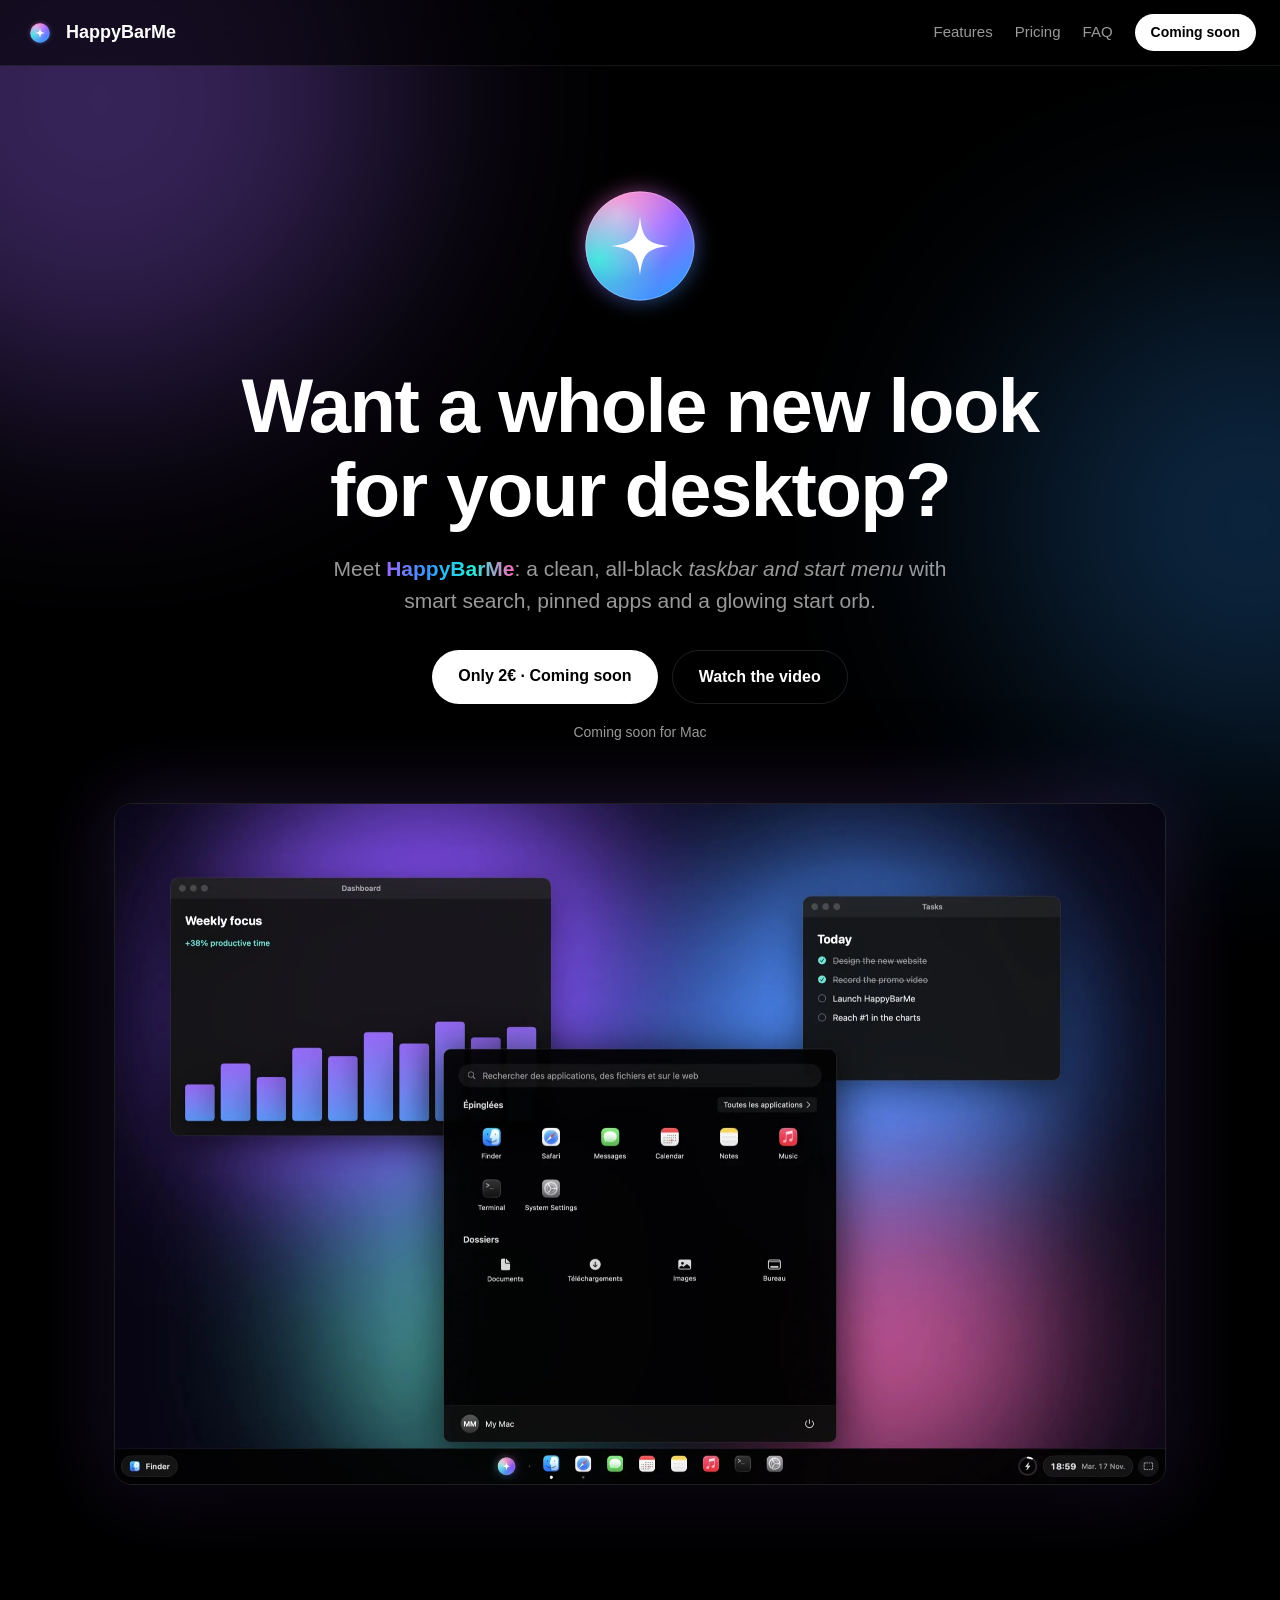
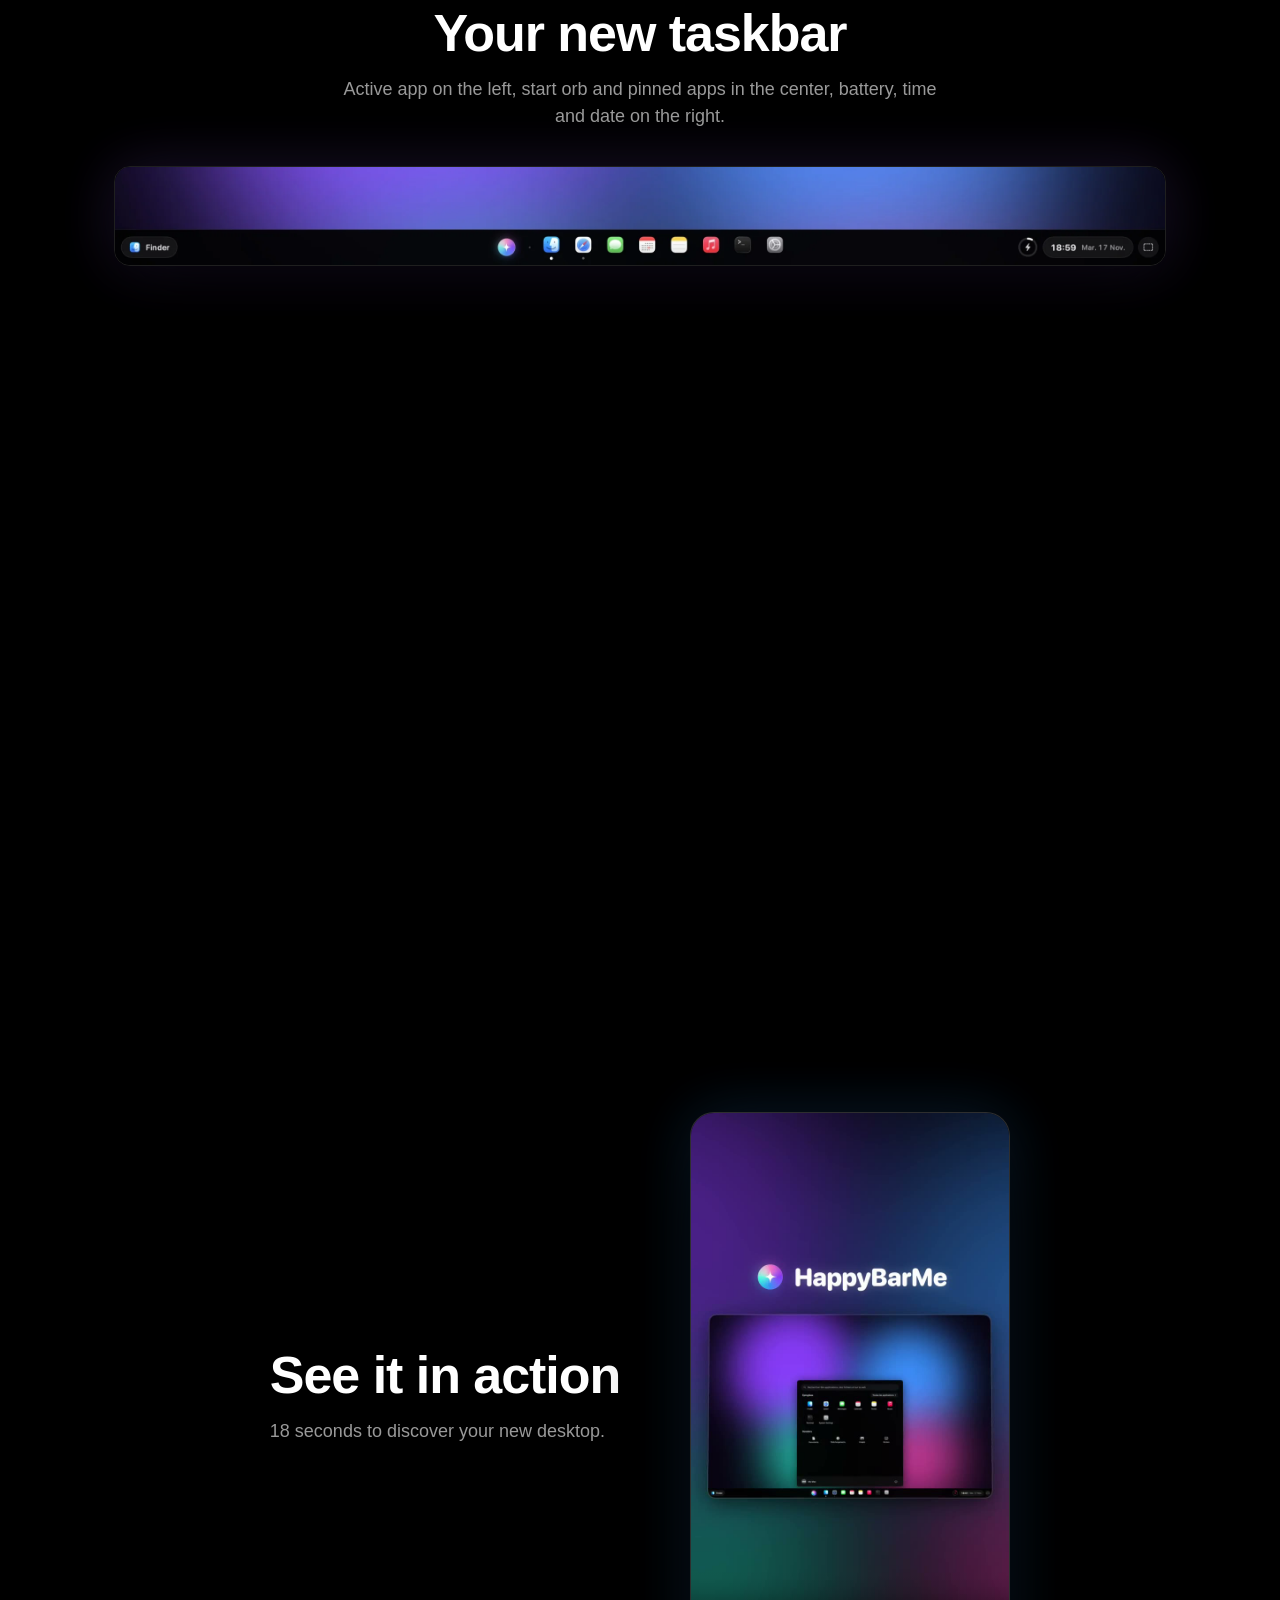
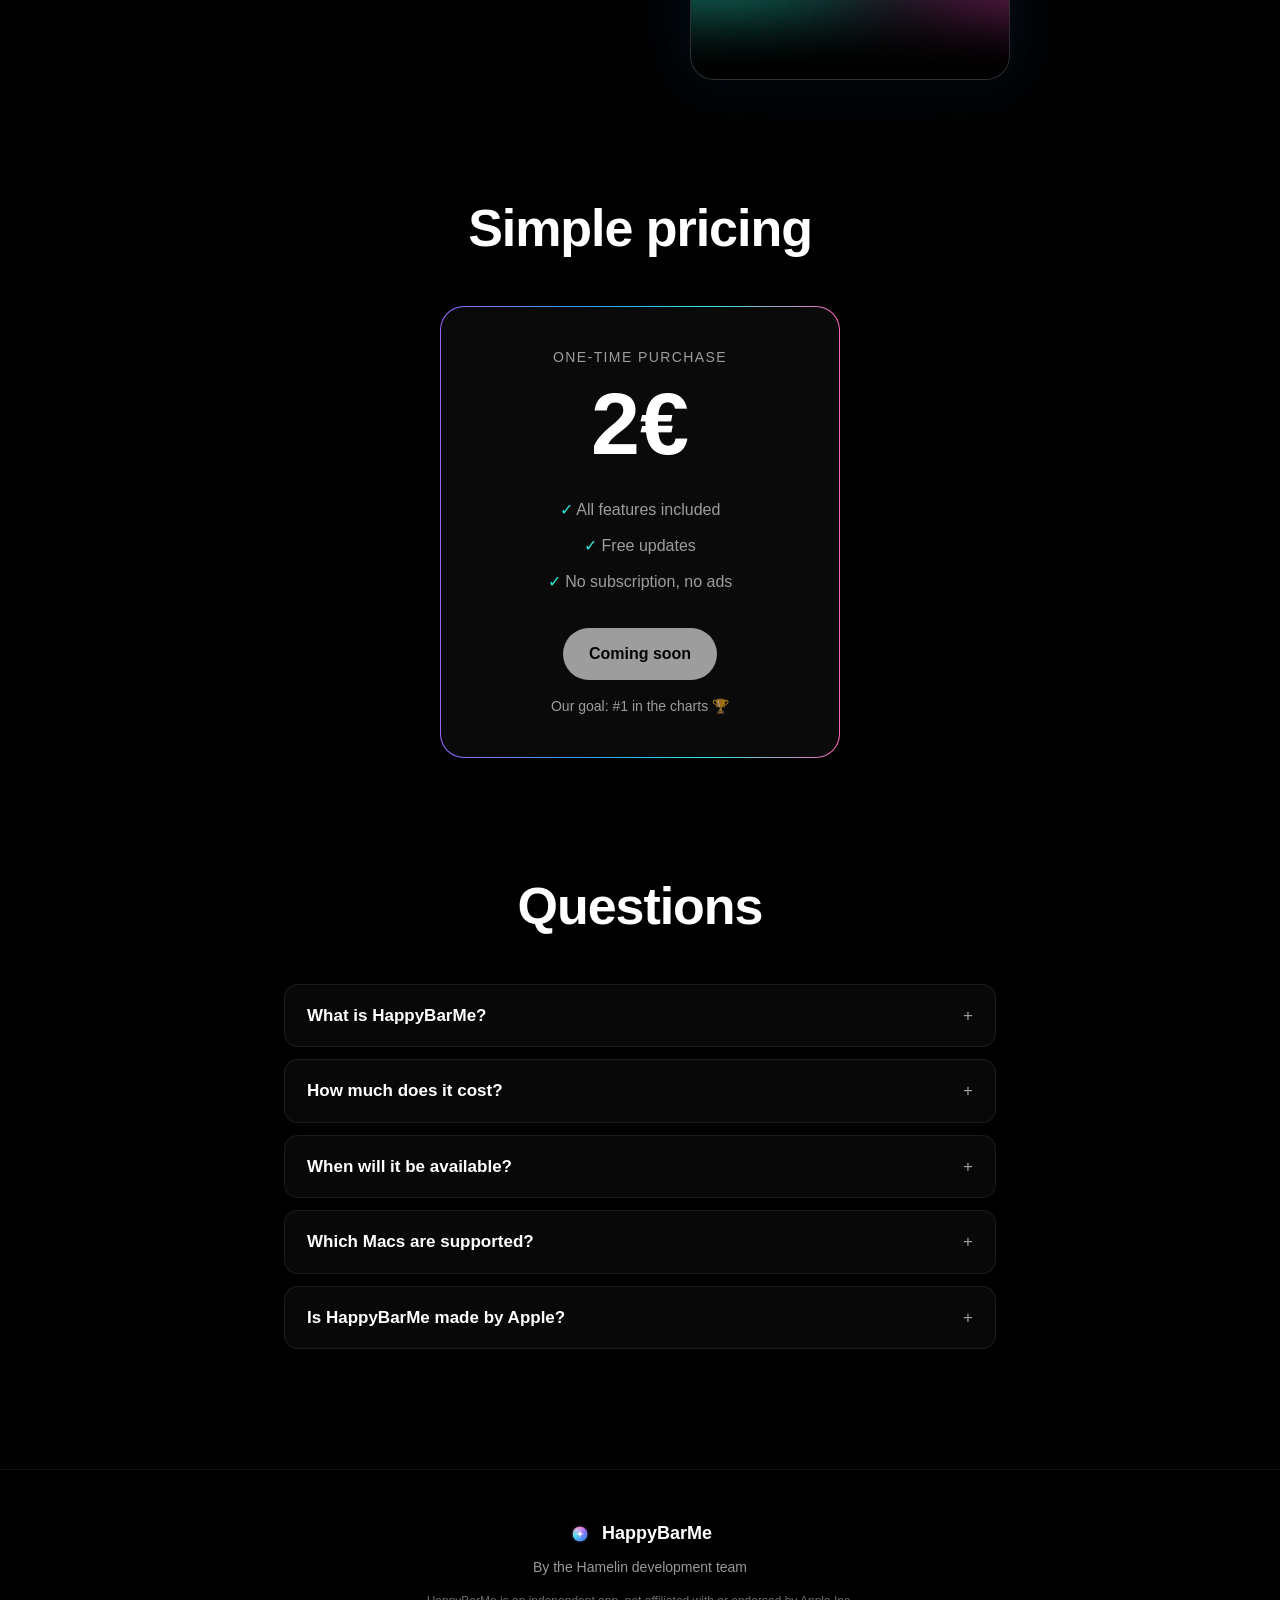
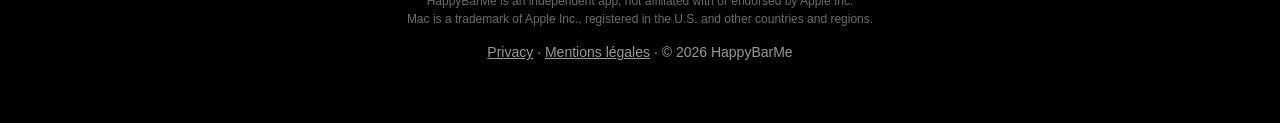
==== commit 47c3726b: "Politique de confidentialité (privacy.html) + lien et sitemap Co-Authored-By: Claude Opus 5.5 <norep" ====
--- a/index.html
+++ b/index.html
@@ -222,7 +222,7 @@
     <p>By the Hamelin development team</p>
     <p class="legal">HappyBarMe is an independent app, not affiliated with or endorsed by Apple Inc.<br>
       Mac is a trademark of Apple Inc., registered in the U.S. and other countries and regions.</p>
-    <p><a href="mentions-legales.html">Mentions légales</a> · © <span id="year">2026</span> HappyBarMe</p>
+    <p><a href="privacy.html">Privacy</a> · <a href="mentions-legales.html">Mentions légales</a> · © <span id="year">2026</span> HappyBarMe</p>
   </footer>
 
   <script>
--- a/style.css
+++ b/style.css
@@ -21,7 +21,7 @@
   overflow-x: hidden;
   -webkit-font-smoothing: antialiased;
 }
-img, video { max-width: 100%; display: block; }
+img, video { max-width: 100%; height: auto; display: block; }
 a { color: inherit; text-decoration: none; }
 
 /* Halos de fond */
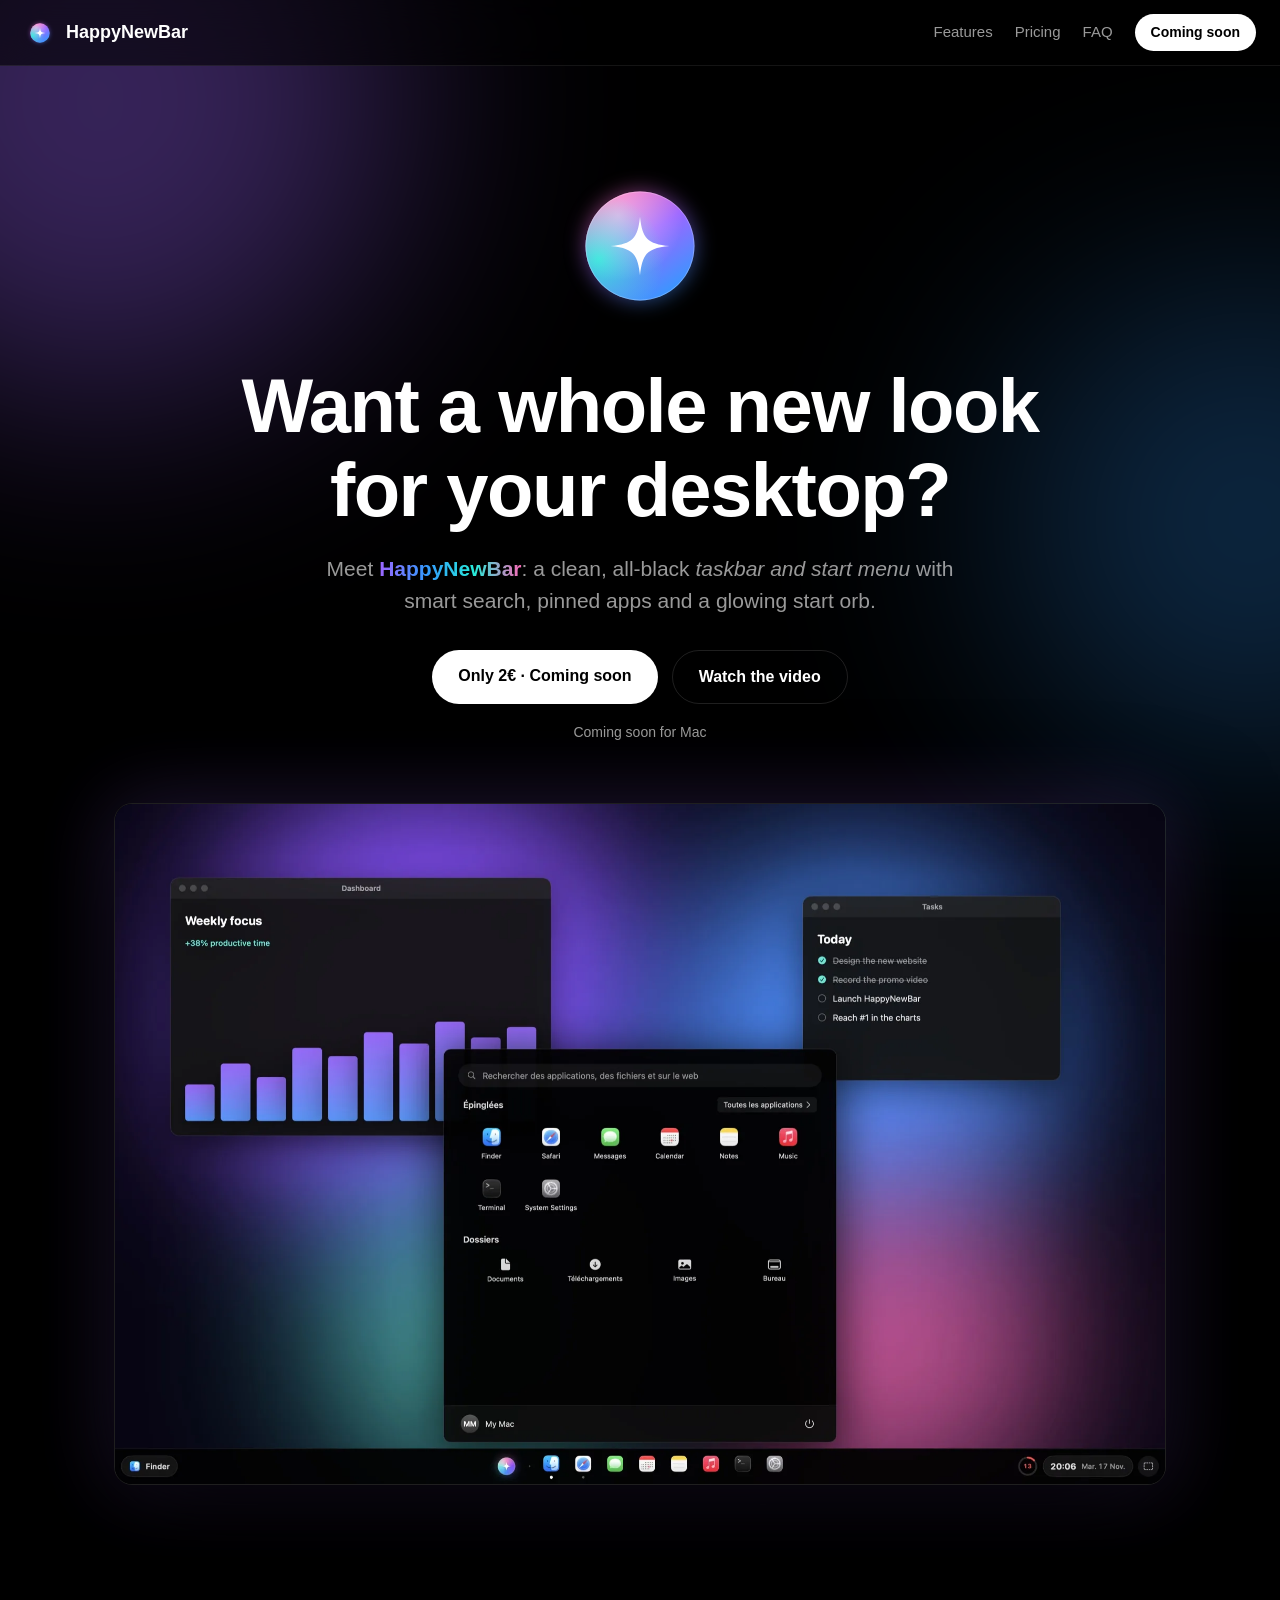
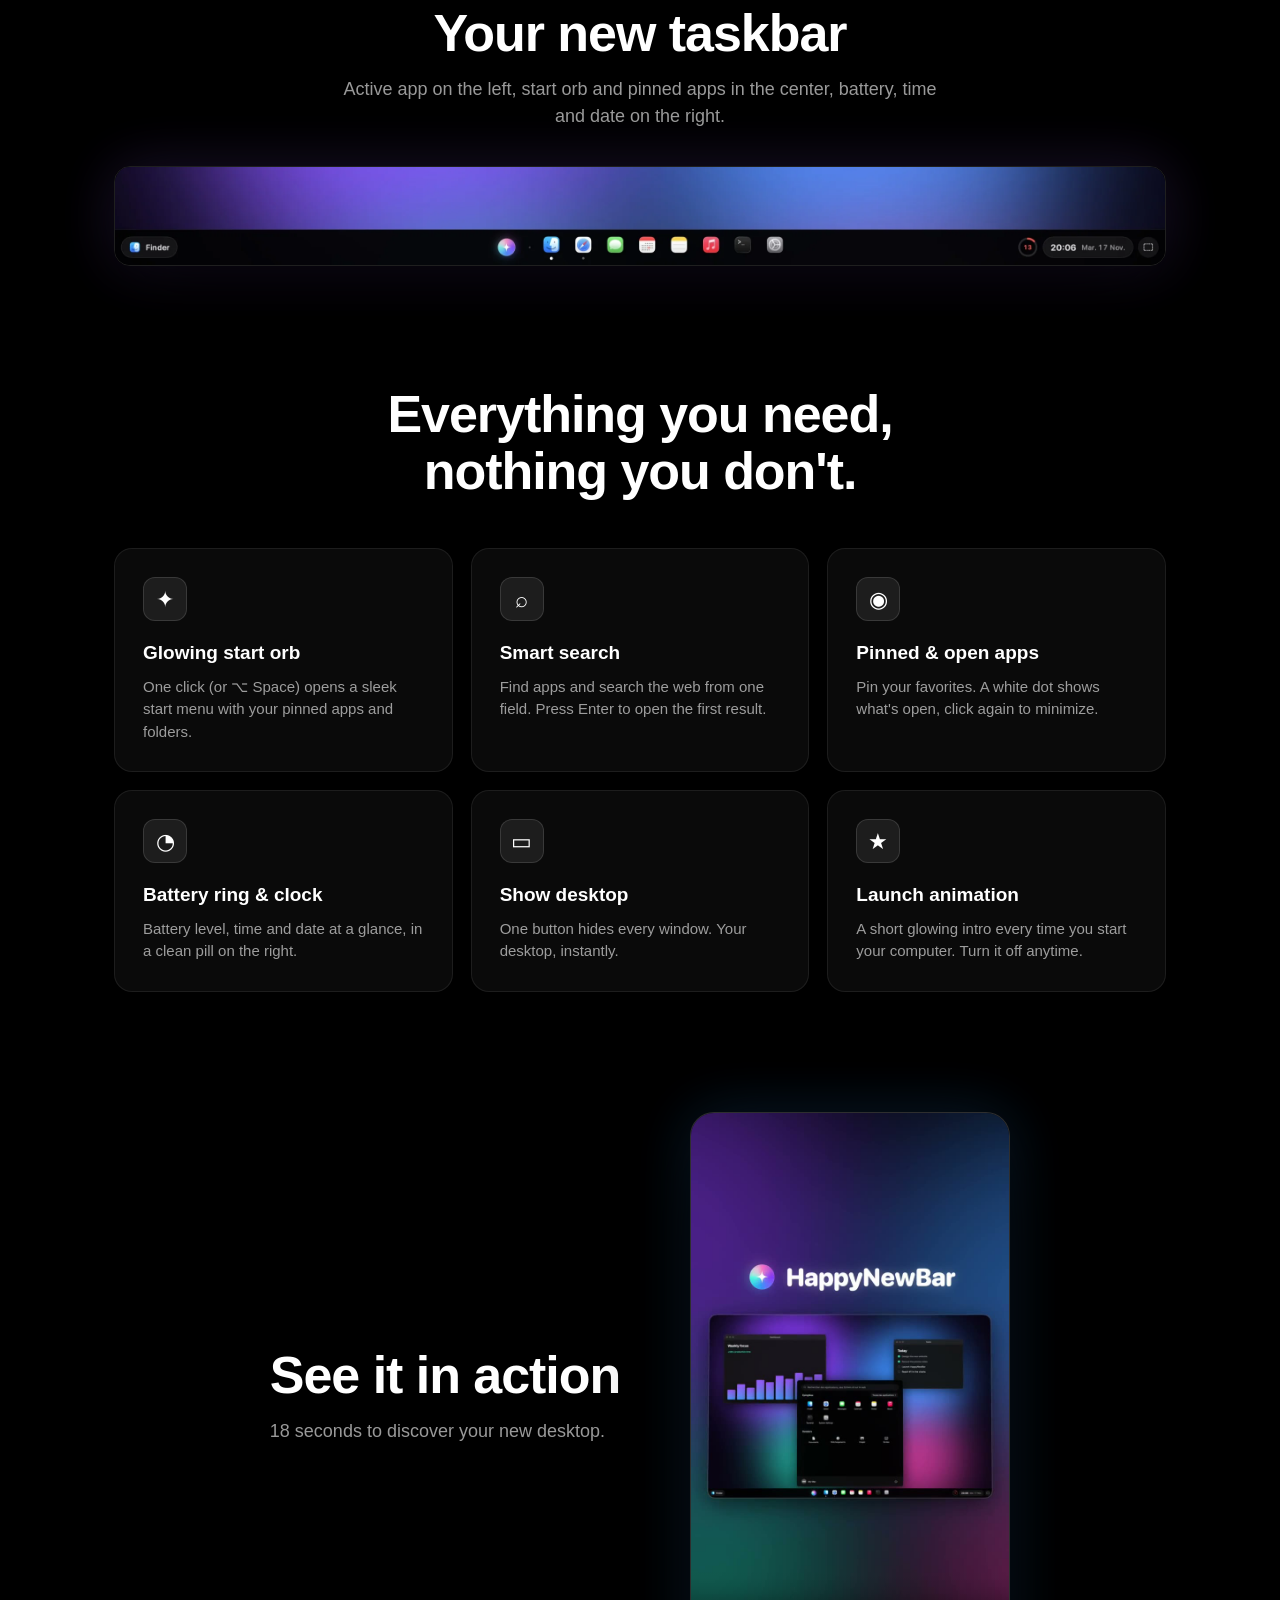
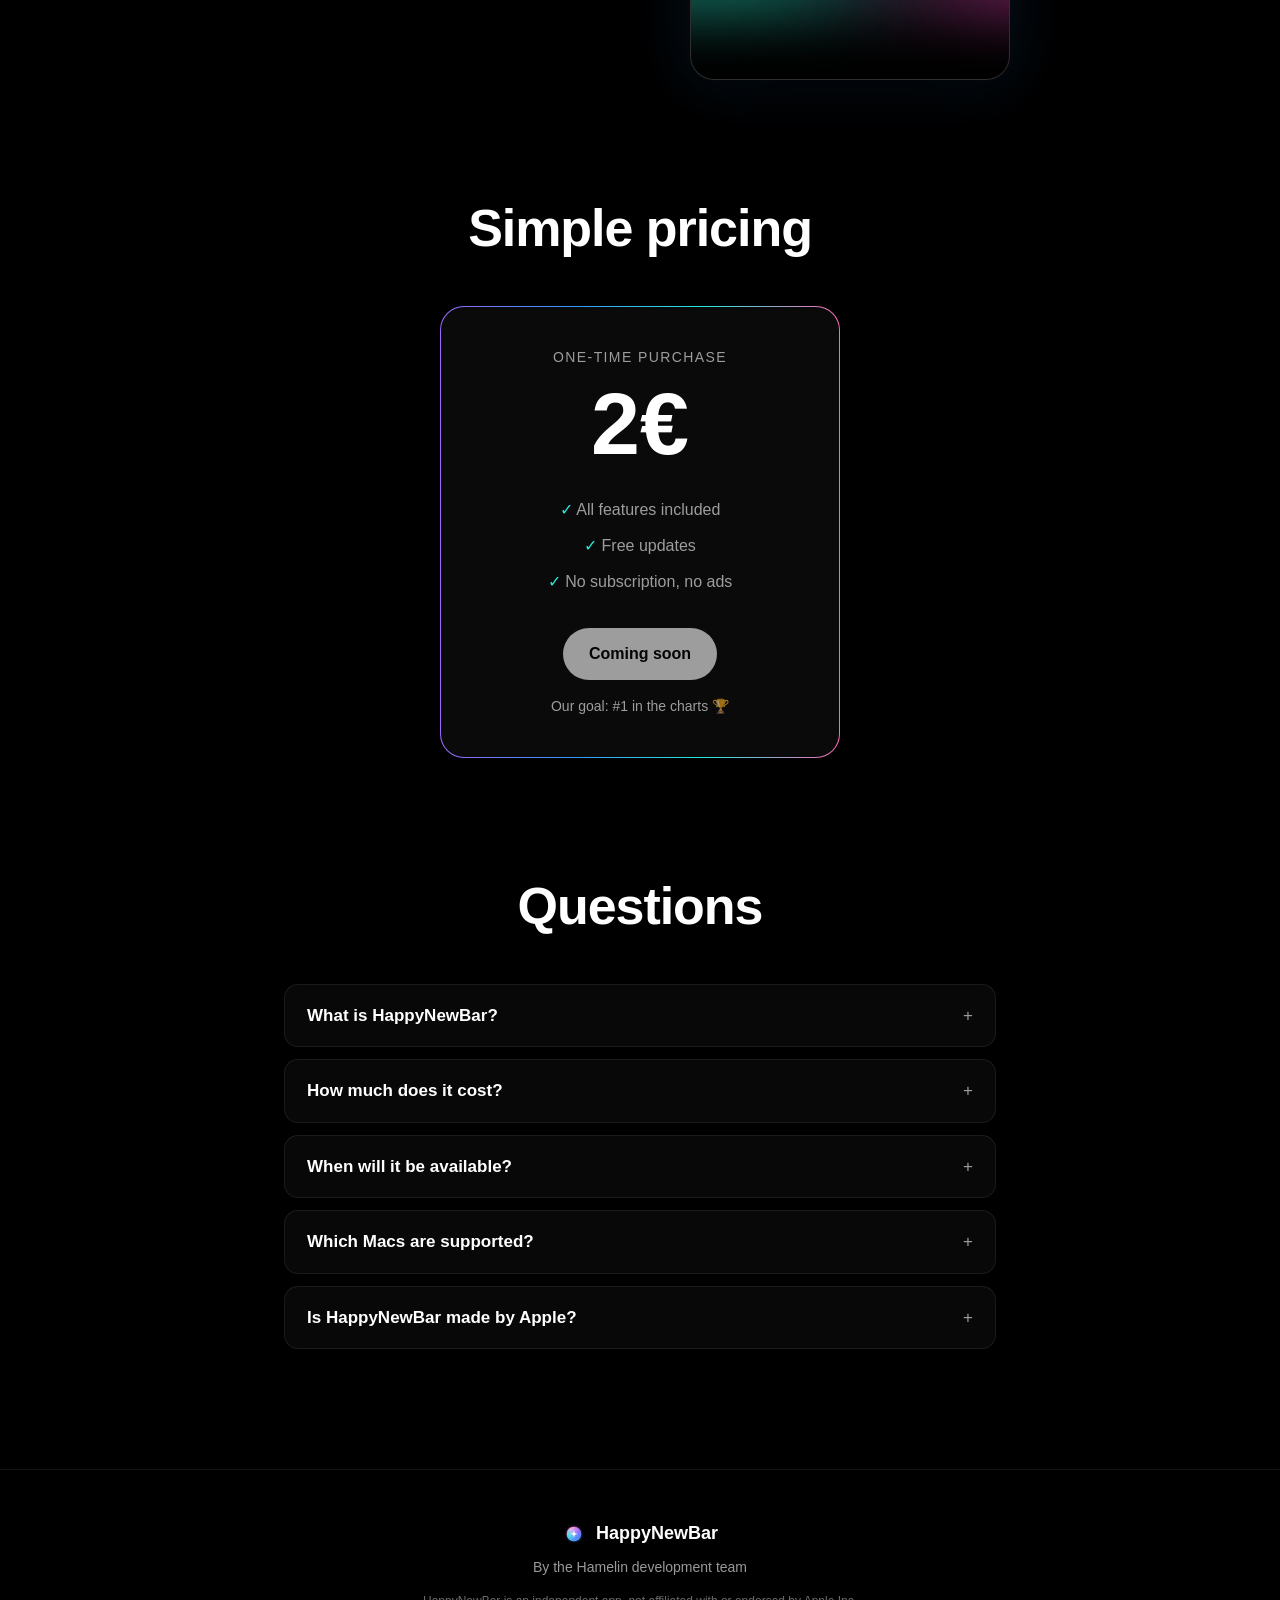
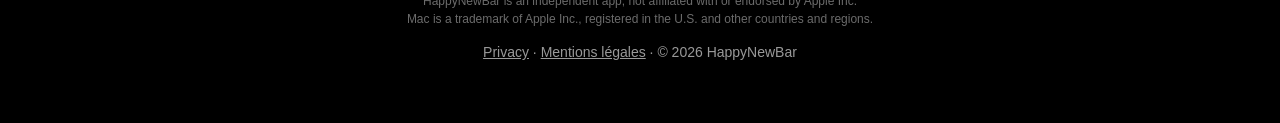
==== commit 0b31c054: "Nouveau nom : HappyNewBar Co-Authored-By: Claude Opus 5.5 <noreply@anthropic.com>" ====
--- a/index.html
+++ b/index.html
@@ -3,8 +3,8 @@
 <head>
   <meta charset="utf-8">
   <meta name="viewport" content="width=device-width, initial-scale=1">
-  <title>HappyBarMe — Custom Taskbar &amp; Start Menu for Mac · Only 2€</title>
-  <meta name="description" content="HappyBarMe gives your desktop a clean, all-black taskbar with a start menu, smart search, pinned apps, battery ring and clock. One-time purchase: 2€. Coming soon for Mac.">
+  <title>HappyNewBar — Custom Taskbar &amp; Start Menu for Mac · Only 2€</title>
+  <meta name="description" content="HappyNewBar gives your desktop a clean, all-black taskbar with a start menu, smart search, pinned apps, battery ring and clock. One-time purchase: 2€. Coming soon for Mac.">
   <link rel="canonical" href="https://happybarme.com/">
   <meta name="robots" content="index, follow, max-image-preview:large">
   <meta name="author" content="Hamelin development team">
@@ -15,17 +15,17 @@
 
   <!-- Partage sur les réseaux sociaux -->
   <meta property="og:type" content="website">
-  <meta property="og:site_name" content="HappyBarMe">
+  <meta property="og:site_name" content="HappyNewBar">
   <meta property="og:locale" content="en_US">
-  <meta property="og:title" content="HappyBarMe — A whole new look for your desktop">
+  <meta property="og:title" content="HappyNewBar — A whole new look for your desktop">
   <meta property="og:description" content="A clean, all-black taskbar with a start menu and smart search. Only 2€. Coming soon for Mac.">
   <meta property="og:image" content="https://happybarme.com/assets/og.jpg">
   <meta property="og:image:width" content="1200">
   <meta property="og:image:height" content="630">
-  <meta property="og:image:alt" content="HappyBarMe logo">
+  <meta property="og:image:alt" content="HappyNewBar logo">
   <meta property="og:url" content="https://happybarme.com/">
   <meta name="twitter:card" content="summary_large_image">
-  <meta name="twitter:title" content="HappyBarMe — A whole new look for your desktop">
+  <meta name="twitter:title" content="HappyNewBar — A whole new look for your desktop">
   <meta name="twitter:description" content="A clean, all-black taskbar with a start menu and smart search. Only 2€.">
   <meta name="twitter:image" content="https://happybarme.com/assets/og.jpg">
 
@@ -36,7 +36,7 @@
     "@graph": [
       {
         "@type": "SoftwareApplication",
-        "name": "HappyBarMe",
+        "name": "HappyNewBar",
         "url": "https://happybarme.com/",
         "image": "https://happybarme.com/assets/screen.jpg",
         "logo": "https://happybarme.com/assets/logo.svg",
@@ -53,22 +53,22 @@
       },
       {
         "@type": "WebSite",
-        "name": "HappyBarMe",
+        "name": "HappyNewBar",
         "url": "https://happybarme.com/"
       },
       {
         "@type": "FAQPage",
         "mainEntity": [
-          { "@type": "Question", "name": "What is HappyBarMe?",
-            "acceptedAnswer": { "@type": "Answer", "text": "HappyBarMe is a clean, all-black taskbar for your Mac desktop, with a start menu, smart search, pinned apps, a battery ring and a clock." } },
-          { "@type": "Question", "name": "How much does HappyBarMe cost?",
-            "acceptedAnswer": { "@type": "Answer", "text": "HappyBarMe costs 2€, as a one-time purchase. No subscription and no ads." } },
-          { "@type": "Question", "name": "When will HappyBarMe be available?",
-            "acceptedAnswer": { "@type": "Answer", "text": "HappyBarMe is coming soon for Mac. Follow us to be the first to know." } },
+          { "@type": "Question", "name": "What is HappyNewBar?",
+            "acceptedAnswer": { "@type": "Answer", "text": "HappyNewBar is a clean, all-black taskbar for your Mac desktop, with a start menu, smart search, pinned apps, a battery ring and a clock." } },
+          { "@type": "Question", "name": "How much does HappyNewBar cost?",
+            "acceptedAnswer": { "@type": "Answer", "text": "HappyNewBar costs 2€, as a one-time purchase. No subscription and no ads." } },
+          { "@type": "Question", "name": "When will HappyNewBar be available?",
+            "acceptedAnswer": { "@type": "Answer", "text": "HappyNewBar is coming soon for Mac. Follow us to be the first to know." } },
           { "@type": "Question", "name": "Which Macs are supported?",
-            "acceptedAnswer": { "@type": "Answer", "text": "HappyBarMe runs on Macs with Apple silicon and macOS 14 or later." } },
-          { "@type": "Question", "name": "Is HappyBarMe made by Apple?",
-            "acceptedAnswer": { "@type": "Answer", "text": "No. HappyBarMe is an independent app made by the Hamelin development team. It is not affiliated with or endorsed by Apple Inc." } }
+            "acceptedAnswer": { "@type": "Answer", "text": "HappyNewBar runs on Macs with Apple silicon and macOS 14 or later." } },
+          { "@type": "Question", "name": "Is HappyNewBar made by Apple?",
+            "acceptedAnswer": { "@type": "Answer", "text": "No. HappyNewBar is an independent app made by the Hamelin development team. It is not affiliated with or endorsed by Apple Inc." } }
         ]
       }
     ]
@@ -83,9 +83,9 @@
   <div class="glow glow-2" aria-hidden="true"></div>
 
   <header class="nav">
-    <a class="brand" href="#top" aria-label="HappyBarMe, home">
+    <a class="brand" href="#top" aria-label="HappyNewBar, home">
       <img src="assets/logo.svg" alt="" width="32" height="32">
-      <span>HappyBarMe</span>
+      <span>HappyNewBar</span>
     </a>
     <nav aria-label="Main">
       <a href="#features">Features</a>
@@ -98,9 +98,9 @@
   <main id="top">
     <!-- Hero -->
     <section class="hero">
-      <img class="orb" src="assets/logo.svg" alt="HappyBarMe logo, a glowing orb with a white star" width="180" height="180">
+      <img class="orb" src="assets/logo.svg" alt="HappyNewBar logo, a glowing orb with a white star" width="180" height="180">
       <h1>Want a whole new look<br>for your desktop?</h1>
-      <p class="lead">Meet <strong>HappyBarMe</strong>: a clean, all-black <em>taskbar and start menu</em> with smart search, pinned apps and a glowing start orb.</p>
+      <p class="lead">Meet <strong>HappyNewBar</strong>: a clean, all-black <em>taskbar and start menu</em> with smart search, pinned apps and a glowing start orb.</p>
       <div class="cta">
         <a class="btn" href="#pricing">Only 2€ · Coming soon</a>
         <a class="btn btn-ghost" href="#video">Watch the video</a>
@@ -112,7 +112,7 @@
     <section class="shot reveal">
       <picture>
         <source srcset="assets/screen.webp" type="image/webp">
-        <img src="assets/screen.jpg" alt="HappyBarMe on a desktop: the black taskbar at the bottom and the start menu open with pinned apps and folders" width="2000" height="1294" fetchpriority="high">
+        <img src="assets/screen.jpg" alt="HappyNewBar on a desktop: the black taskbar at the bottom and the start menu open with pinned apps and folders" width="2000" height="1294" fetchpriority="high">
       </picture>
     </section>
 
@@ -122,7 +122,7 @@
       <p class="section-lead">Active app on the left, start orb and pinned apps in the center, battery, time and date on the right.</p>
       <picture>
         <source srcset="assets/bar.webp" type="image/webp">
-        <img class="bar-img" src="assets/bar.jpg" alt="Close-up of the HappyBarMe taskbar: active app, start orb, pinned app icons, battery ring, clock and show-desktop button" width="2400" height="224" loading="lazy">
+        <img class="bar-img" src="assets/bar.jpg" alt="Close-up of the HappyNewBar taskbar: active app, start orb, pinned app icons, battery ring, clock and show-desktop button" width="2400" height="224" loading="lazy">
       </picture>
     </section>
 
@@ -169,7 +169,7 @@
         <h2>See it in action</h2>
         <p>18 seconds to discover your new desktop.</p>
       </div>
-      <video src="assets/promo.mp4" poster="assets/promo-poster.jpg" controls playsinline preload="none" width="360" height="640" aria-label="HappyBarMe promo video"></video>
+      <video src="assets/promo.mp4" poster="assets/promo-poster.jpg" controls playsinline preload="none" width="360" height="640" aria-label="HappyNewBar promo video"></video>
     </section>
 
     <!-- Prix -->
@@ -192,8 +192,8 @@
     <section id="faq" class="faq reveal">
       <h2>Questions</h2>
       <details>
-        <summary>What is HappyBarMe?</summary>
-        <p>HappyBarMe is a clean, all-black taskbar for your Mac desktop, with a start menu, smart search, pinned apps, a battery ring and a clock.</p>
+        <summary>What is HappyNewBar?</summary>
+        <p>HappyNewBar is a clean, all-black taskbar for your Mac desktop, with a start menu, smart search, pinned apps, a battery ring and a clock.</p>
       </details>
       <details>
         <summary>How much does it cost?</summary>
@@ -208,8 +208,8 @@
         <p>Macs with Apple silicon running macOS 14 or later.</p>
       </details>
       <details>
-        <summary>Is HappyBarMe made by Apple?</summary>
-        <p>No. HappyBarMe is an independent app made by the Hamelin development team. It is not affiliated with or endorsed by Apple Inc.</p>
+        <summary>Is HappyNewBar made by Apple?</summary>
+        <p>No. HappyNewBar is an independent app made by the Hamelin development team. It is not affiliated with or endorsed by Apple Inc.</p>
       </details>
     </section>
   </main>
@@ -217,12 +217,12 @@
   <footer class="footer">
     <div class="brand">
       <img src="assets/logo.svg" alt="" width="24" height="24">
-      <span>HappyBarMe</span>
+      <span>HappyNewBar</span>
     </div>
     <p>By the Hamelin development team</p>
-    <p class="legal">HappyBarMe is an independent app, not affiliated with or endorsed by Apple Inc.<br>
+    <p class="legal">HappyNewBar is an independent app, not affiliated with or endorsed by Apple Inc.<br>
       Mac is a trademark of Apple Inc., registered in the U.S. and other countries and regions.</p>
-    <p><a href="privacy.html">Privacy</a> · <a href="mentions-legales.html">Mentions légales</a> · © <span id="year">2026</span> HappyBarMe</p>
+    <p><a href="privacy.html">Privacy</a> · <a href="mentions-legales.html">Mentions légales</a> · © <span id="year">2026</span> HappyNewBar</p>
   </footer>
 
   <script>
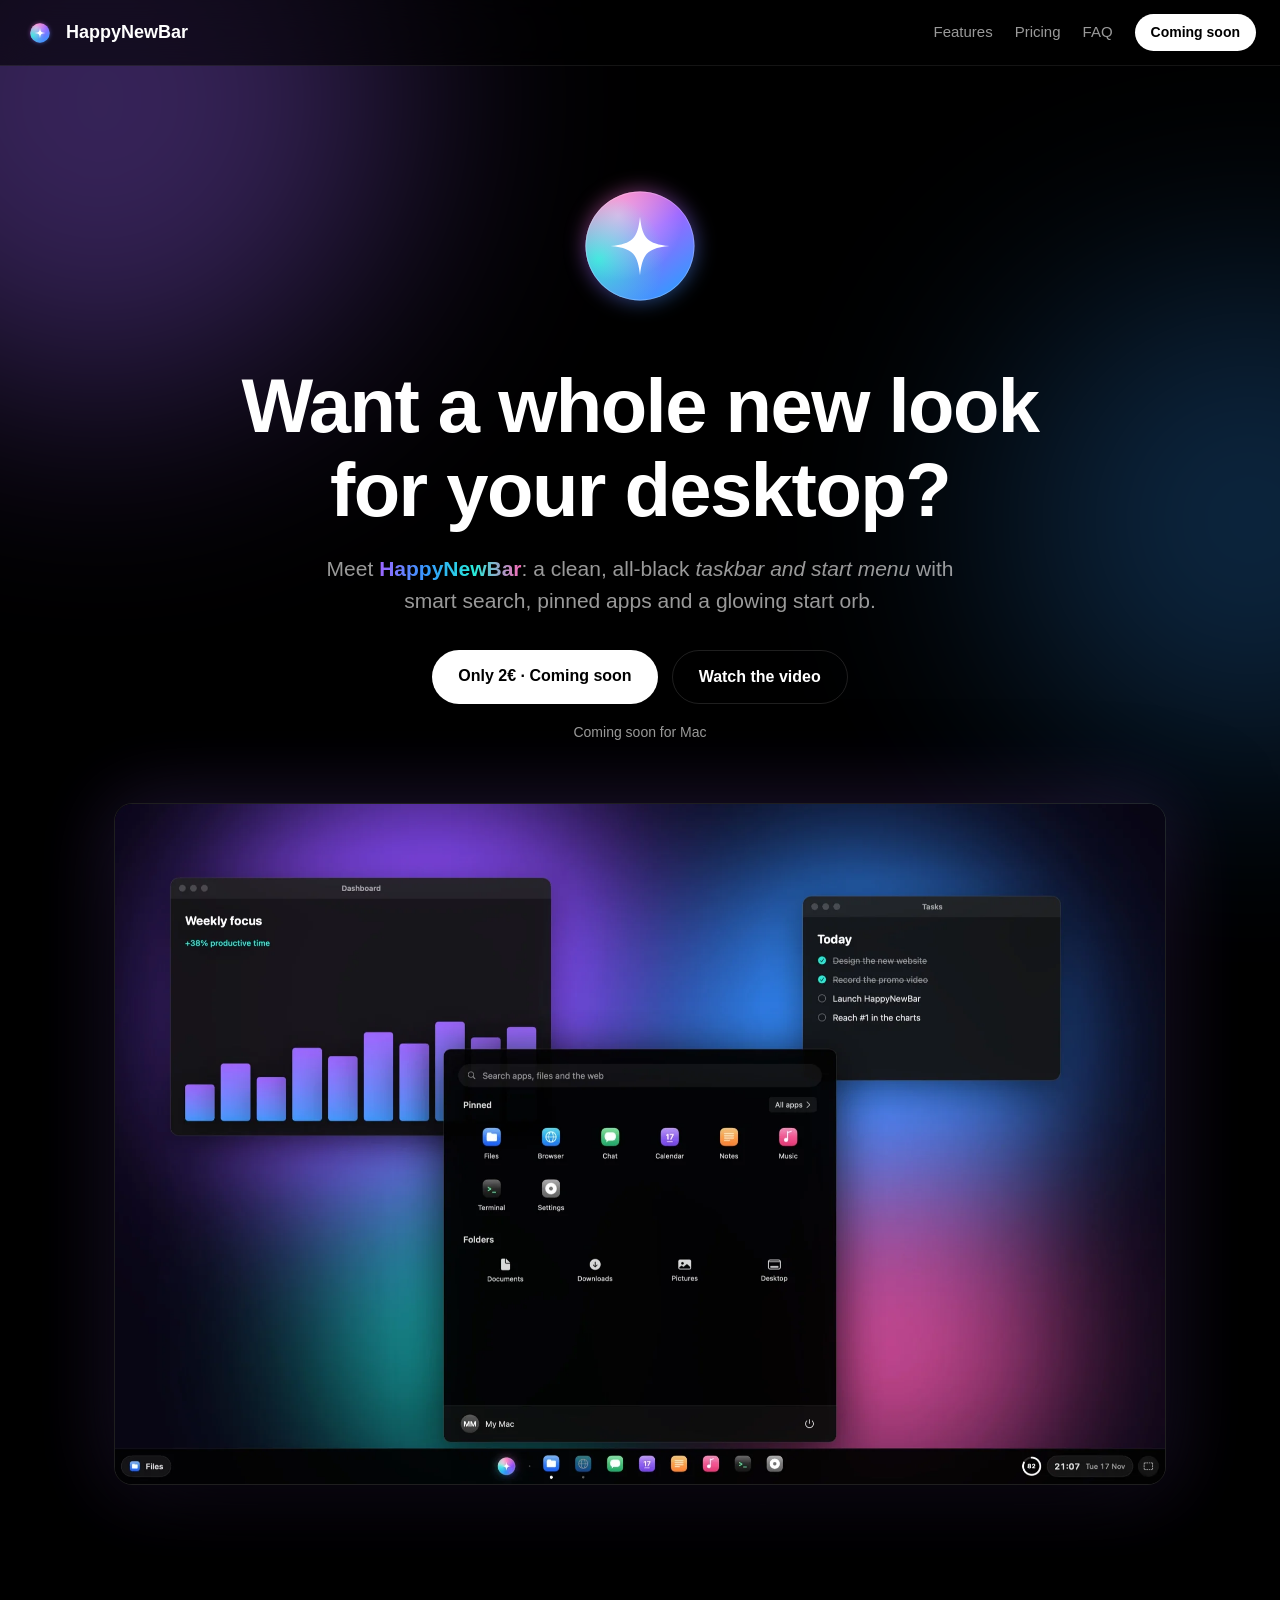
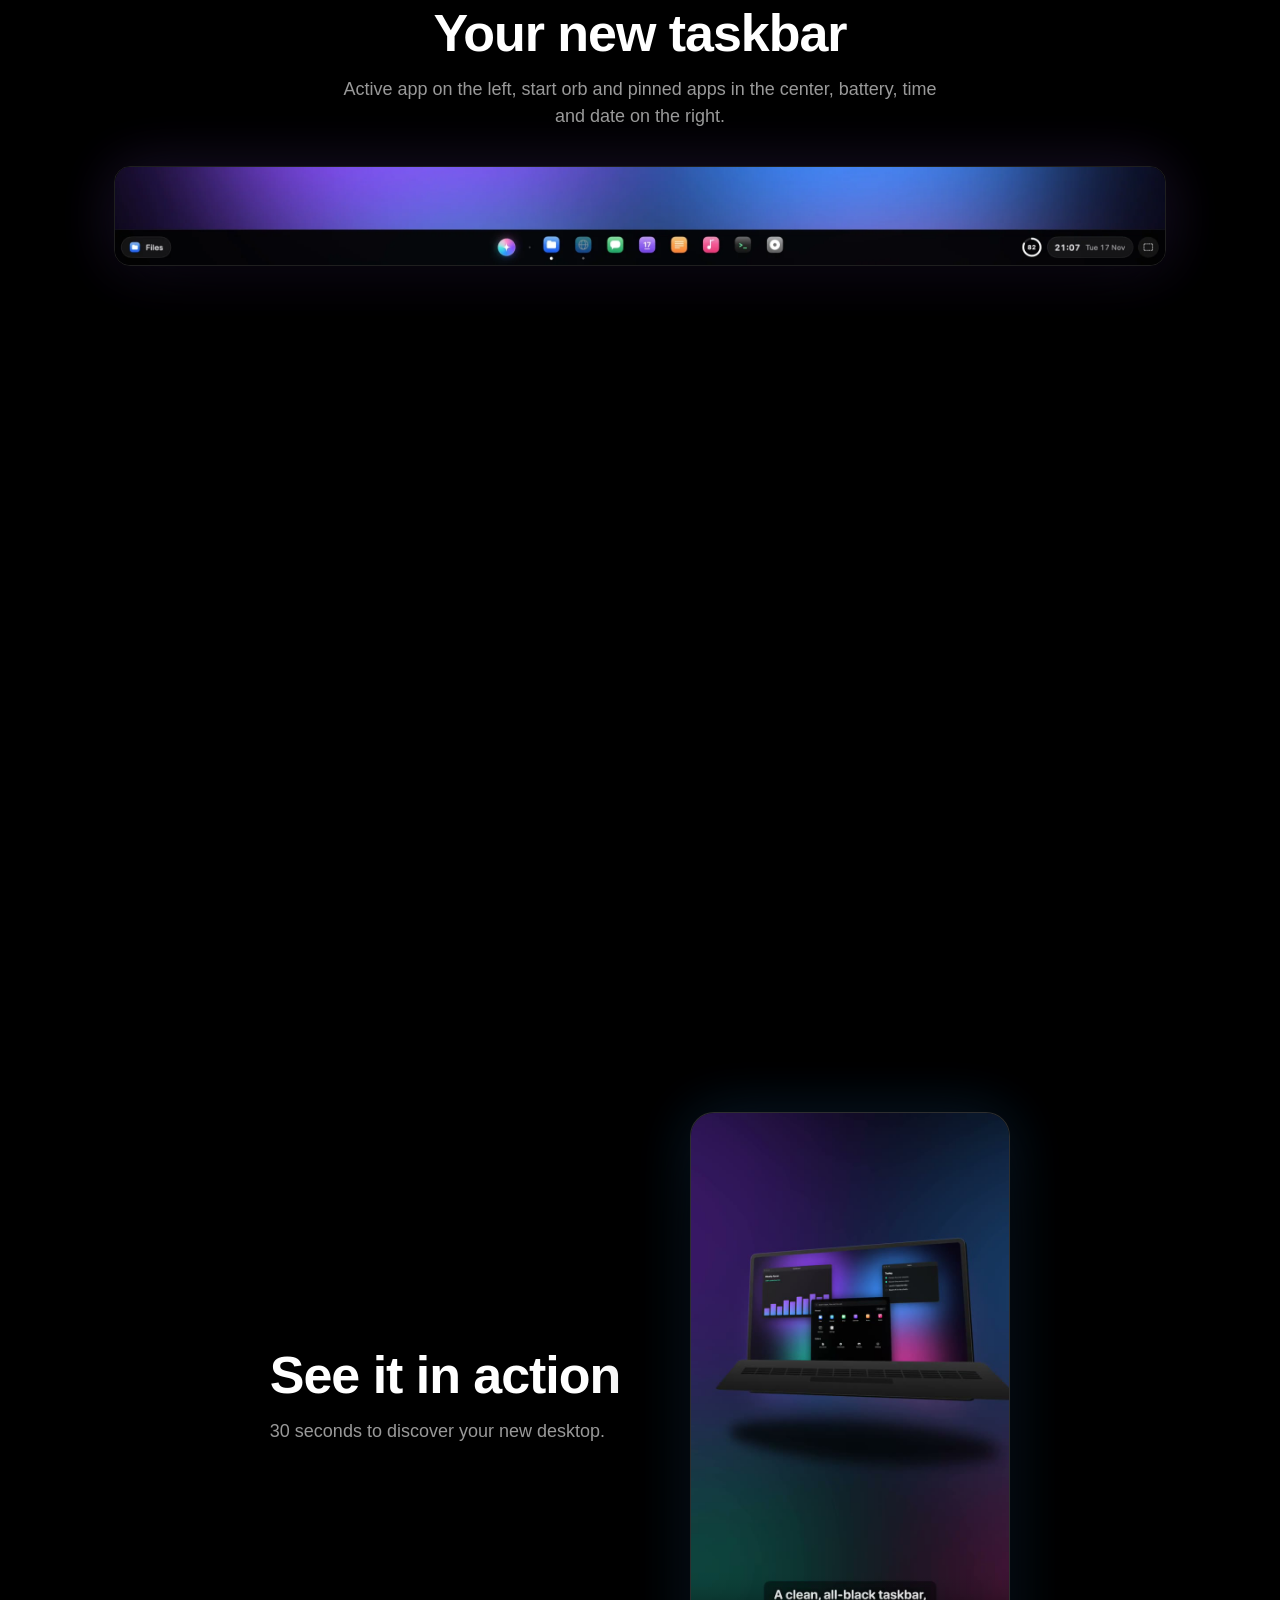
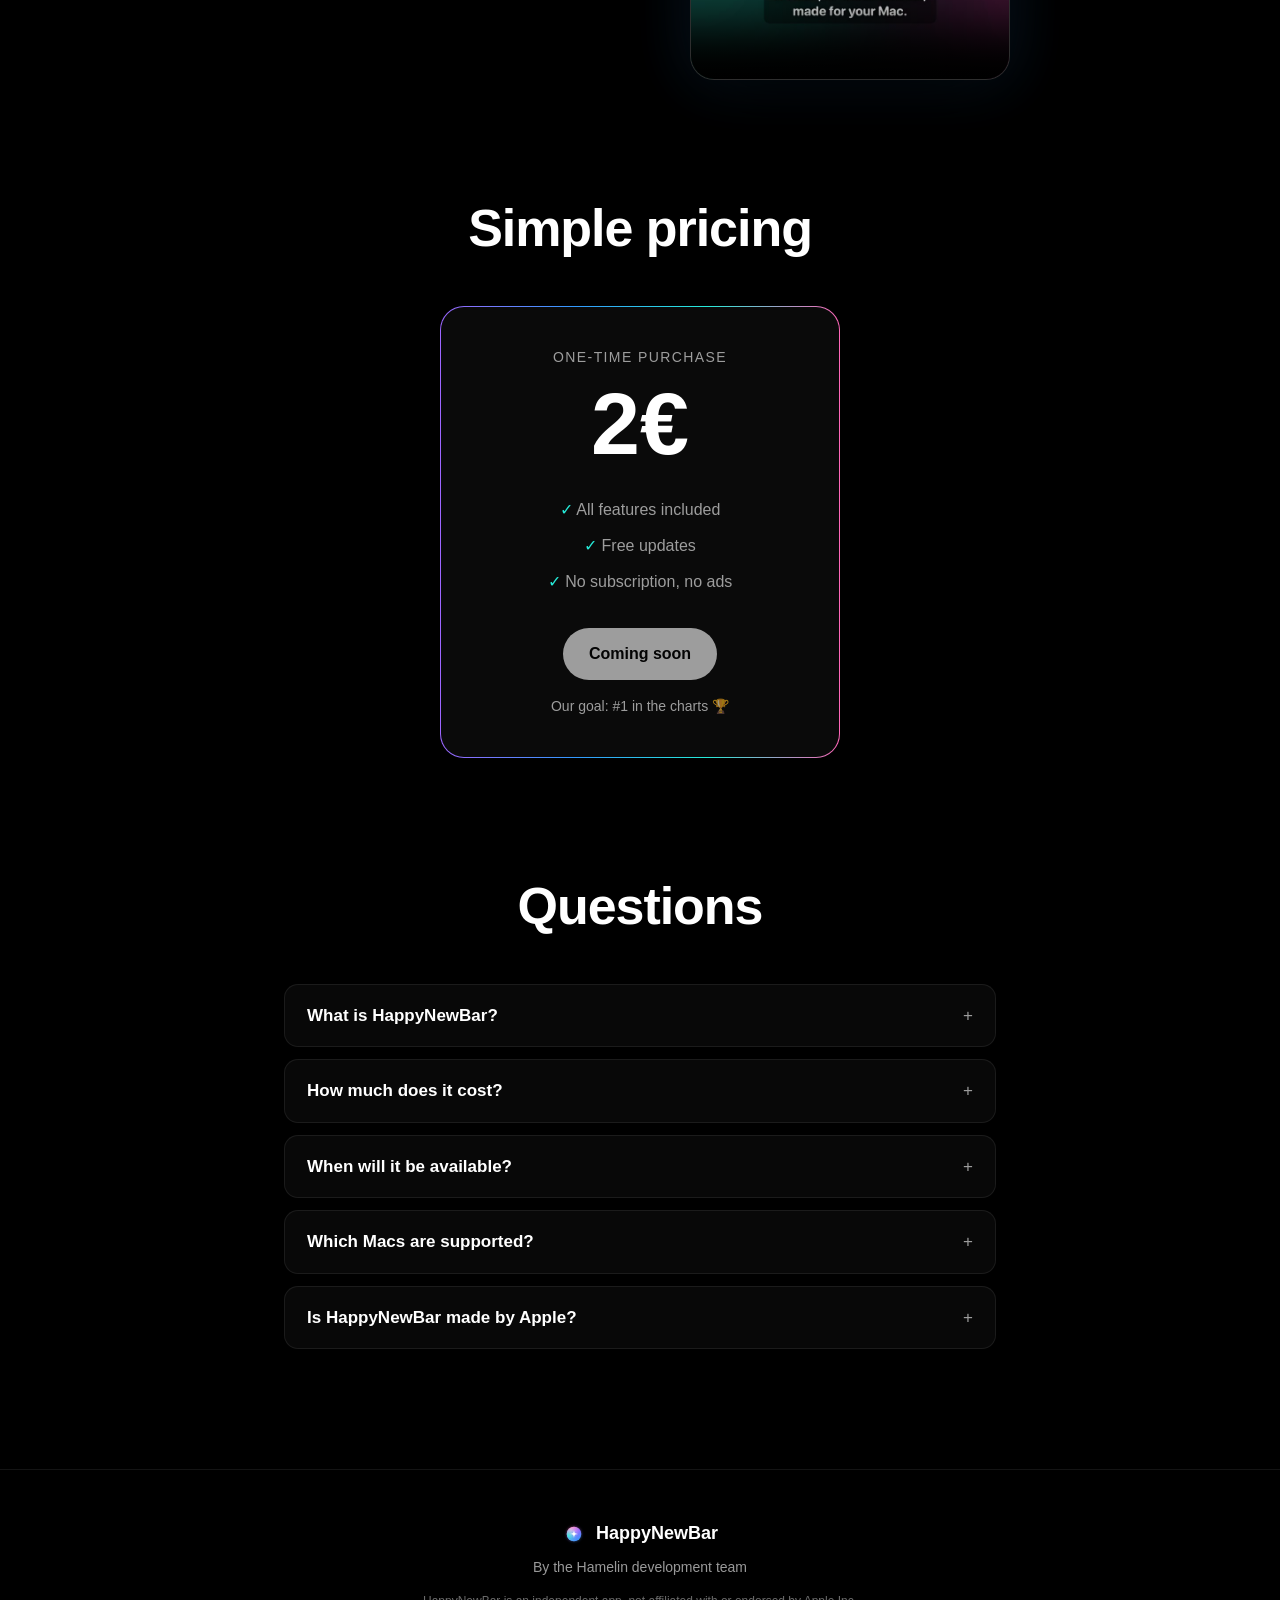
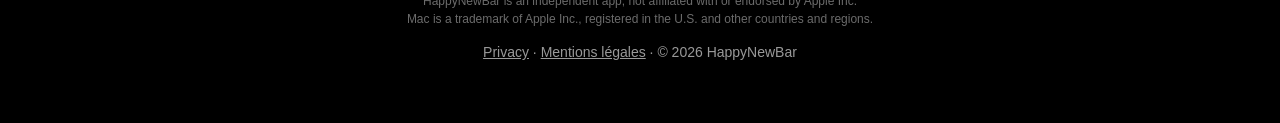
==== commit 2f4137c2: "Visuels sans icônes Apple (icônes maison, interface en anglais) + vidéo voix off Co-Authored-By: Cla" ====
--- a/index.html
+++ b/index.html
@@ -167,7 +167,7 @@
     <section id="video" class="video reveal">
       <div class="video-text">
         <h2>See it in action</h2>
-        <p>18 seconds to discover your new desktop.</p>
+        <p>30 seconds to discover your new desktop.</p>
       </div>
       <video src="assets/promo.mp4" poster="assets/promo-poster.jpg" controls playsinline preload="none" width="360" height="640" aria-label="HappyNewBar promo video"></video>
     </section>
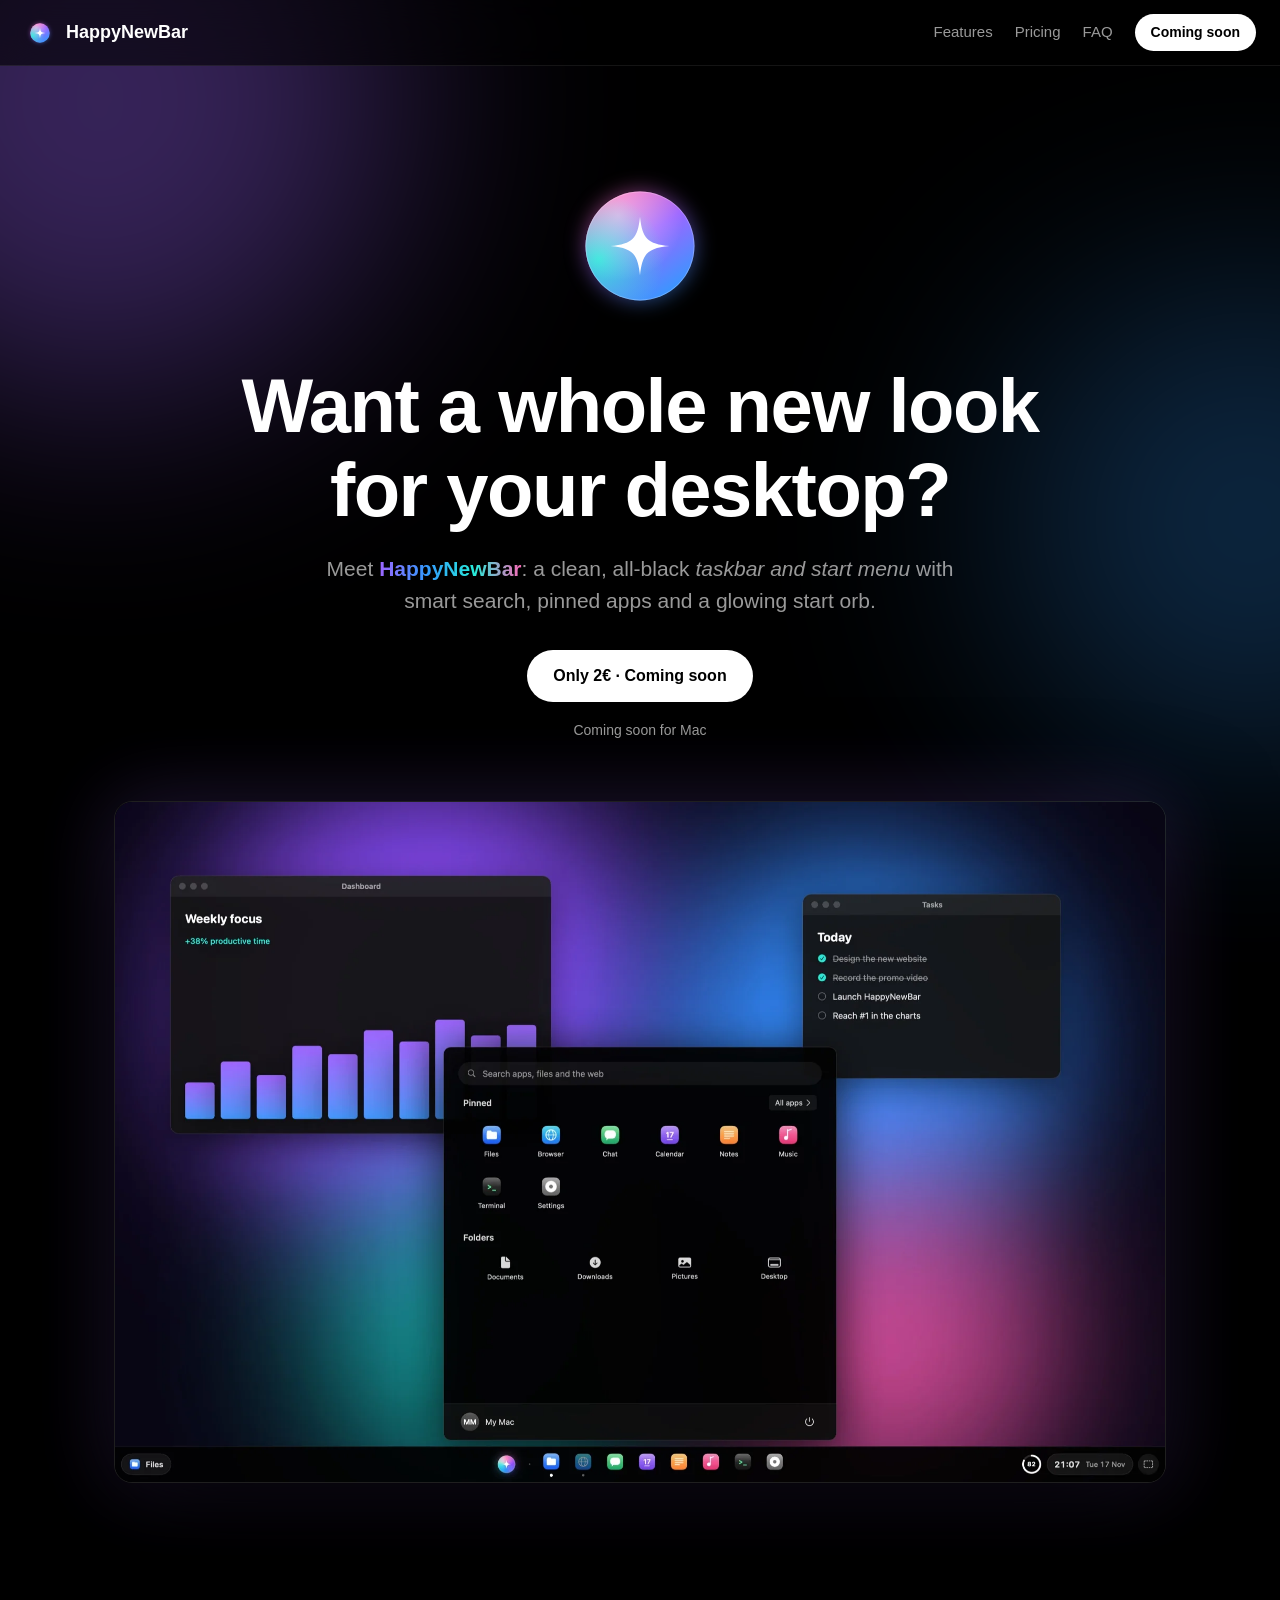
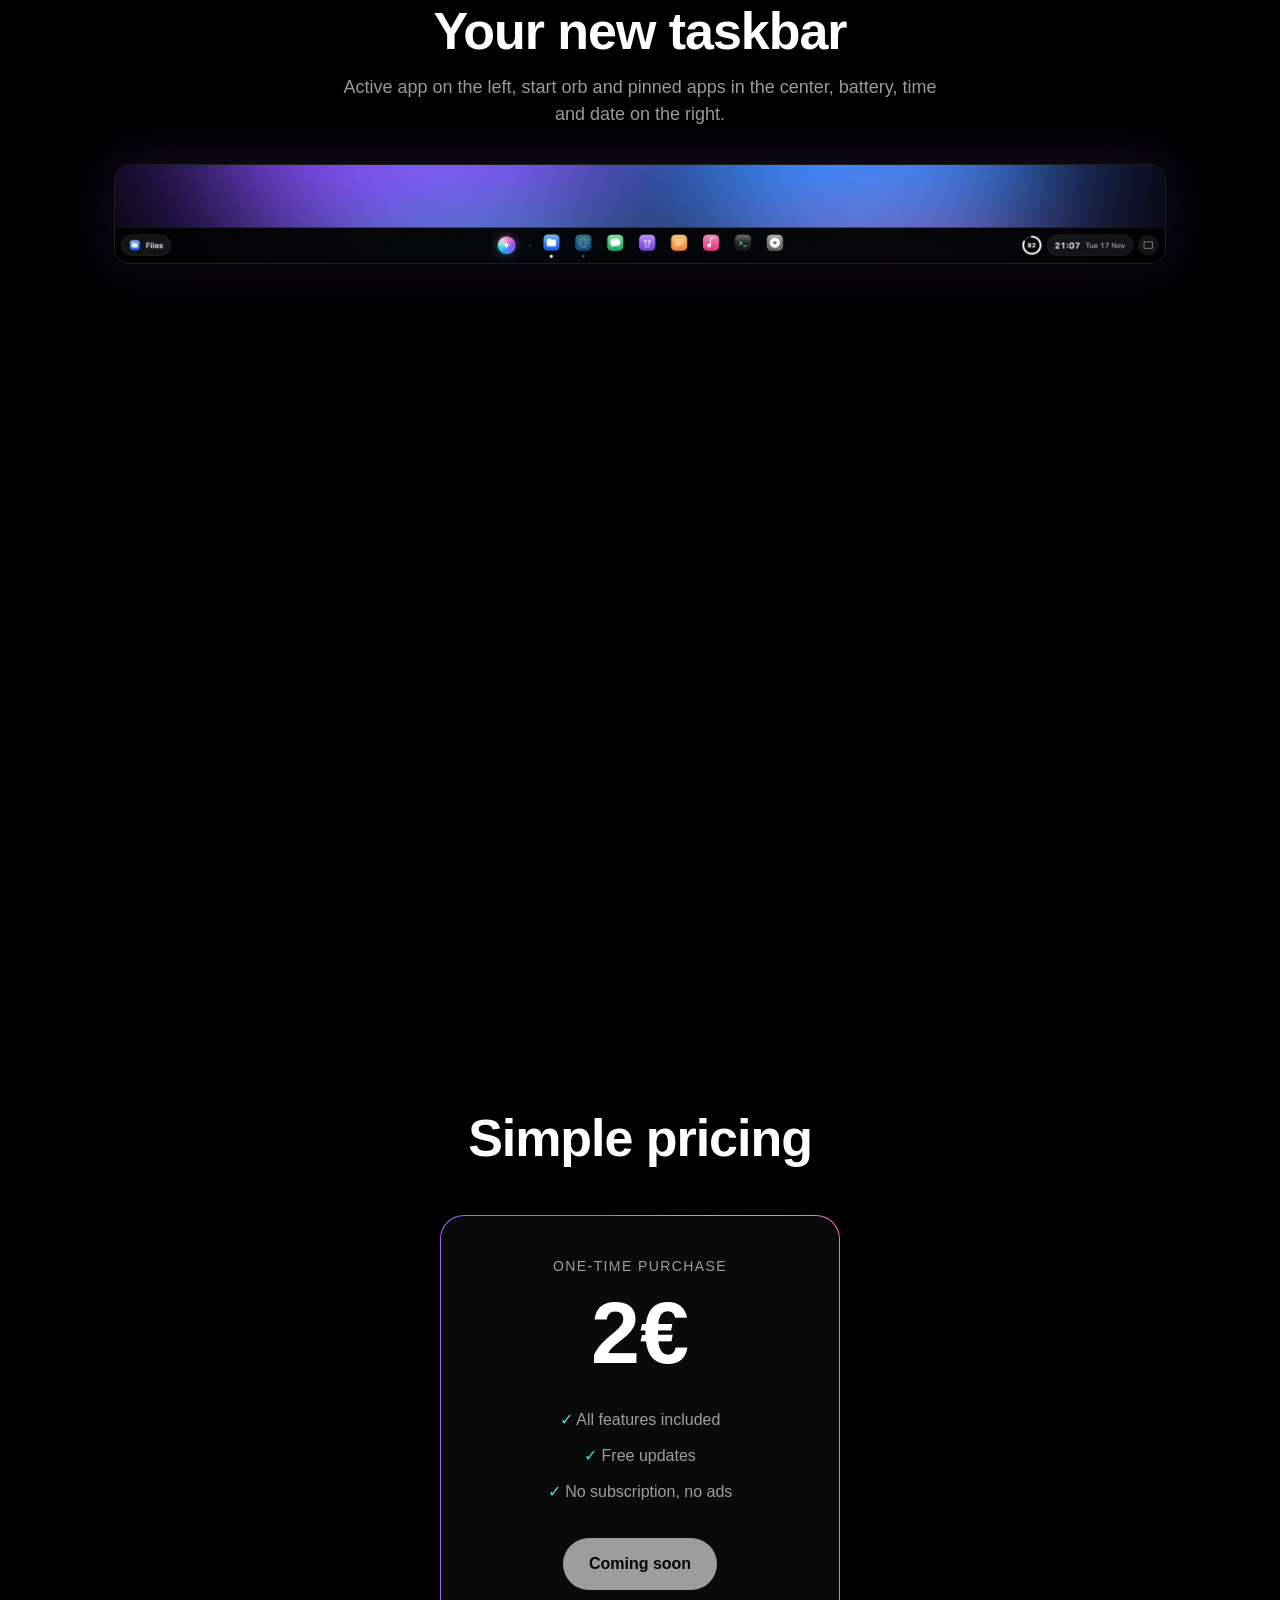
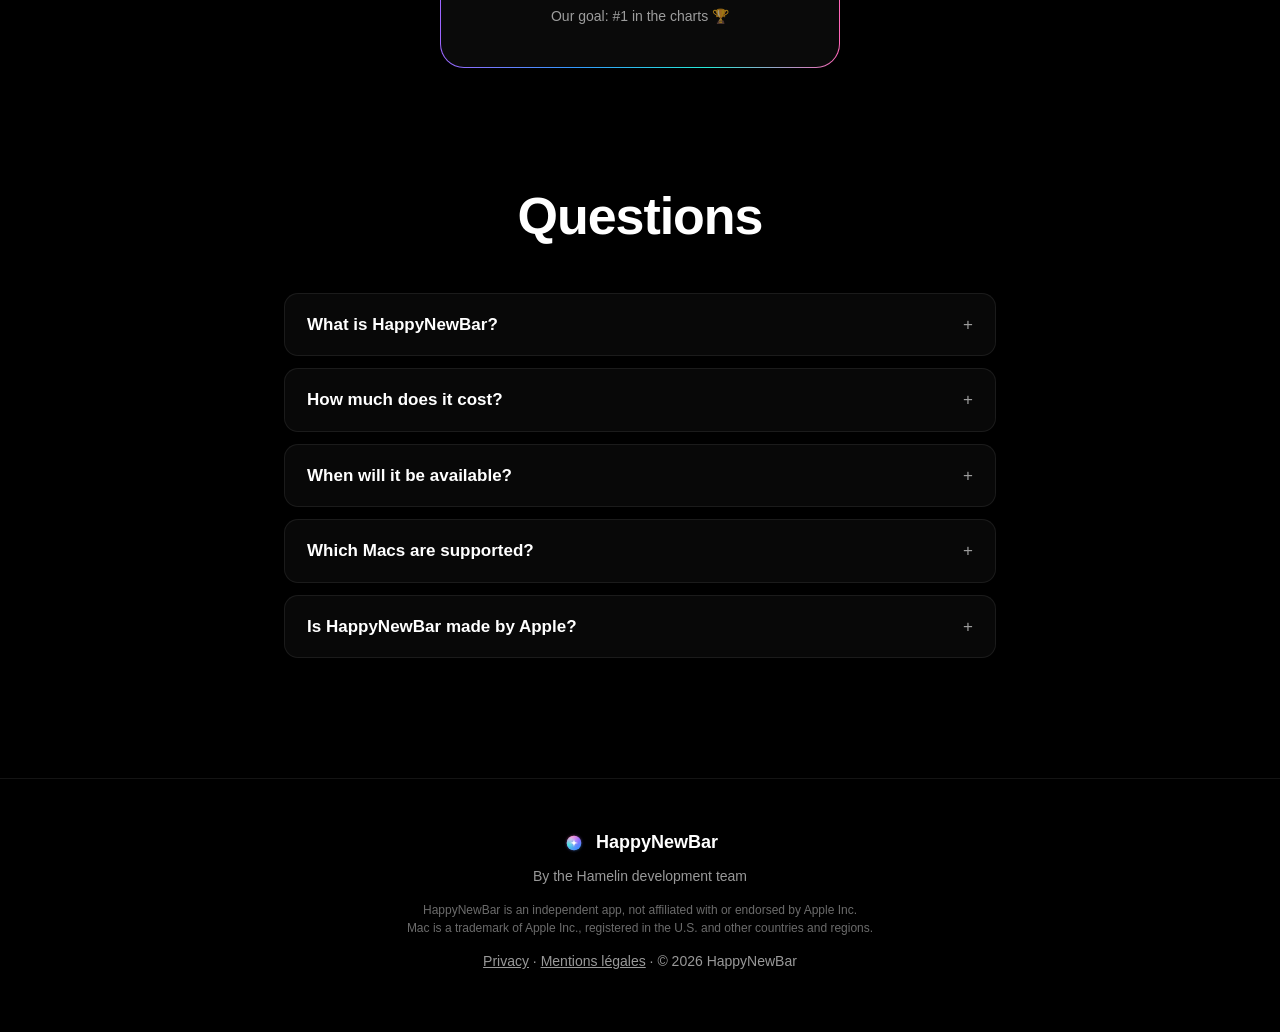
==== commit ee7decdd: "Retire la vidéo du site Co-Authored-By: Claude Opus 5.5 <noreply@anthropic.com>" ====
--- a/index.html
+++ b/index.html
@@ -103,7 +103,6 @@
       <p class="lead">Meet <strong>HappyNewBar</strong>: a clean, all-black <em>taskbar and start menu</em> with smart search, pinned apps and a glowing start orb.</p>
       <div class="cta">
         <a class="btn" href="#pricing">Only 2€ · Coming soon</a>
-        <a class="btn btn-ghost" href="#video">Watch the video</a>
       </div>
       <p class="small">Coming soon for Mac</p>
     </section>
@@ -163,14 +162,6 @@
       </div>
     </section>
 
-    <!-- Vidéo -->
-    <section id="video" class="video reveal">
-      <div class="video-text">
-        <h2>See it in action</h2>
-        <p>30 seconds to discover your new desktop.</p>
-      </div>
-      <video src="assets/promo.mp4" poster="assets/promo-poster.jpg" controls playsinline preload="none" width="360" height="640" aria-label="HappyNewBar promo video"></video>
-    </section>
 
     <!-- Prix -->
     <section id="pricing" class="pricing reveal">
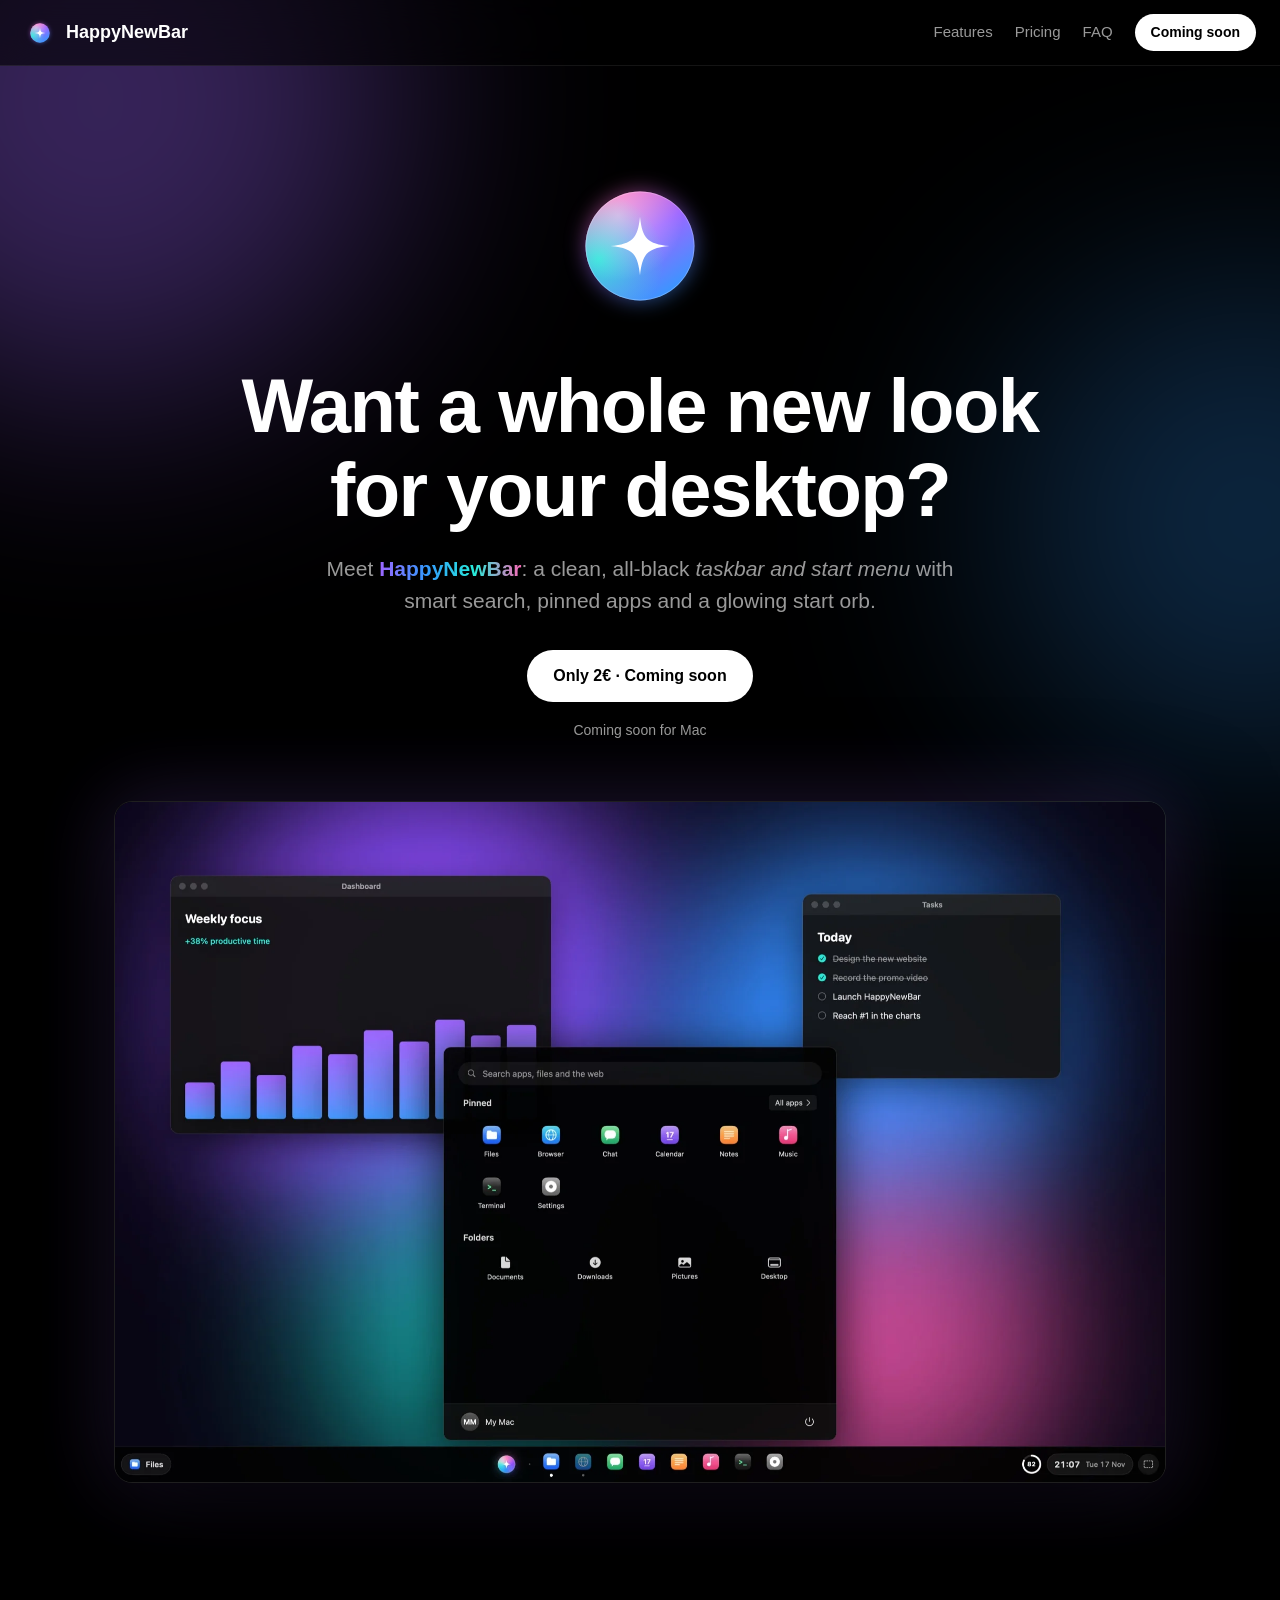
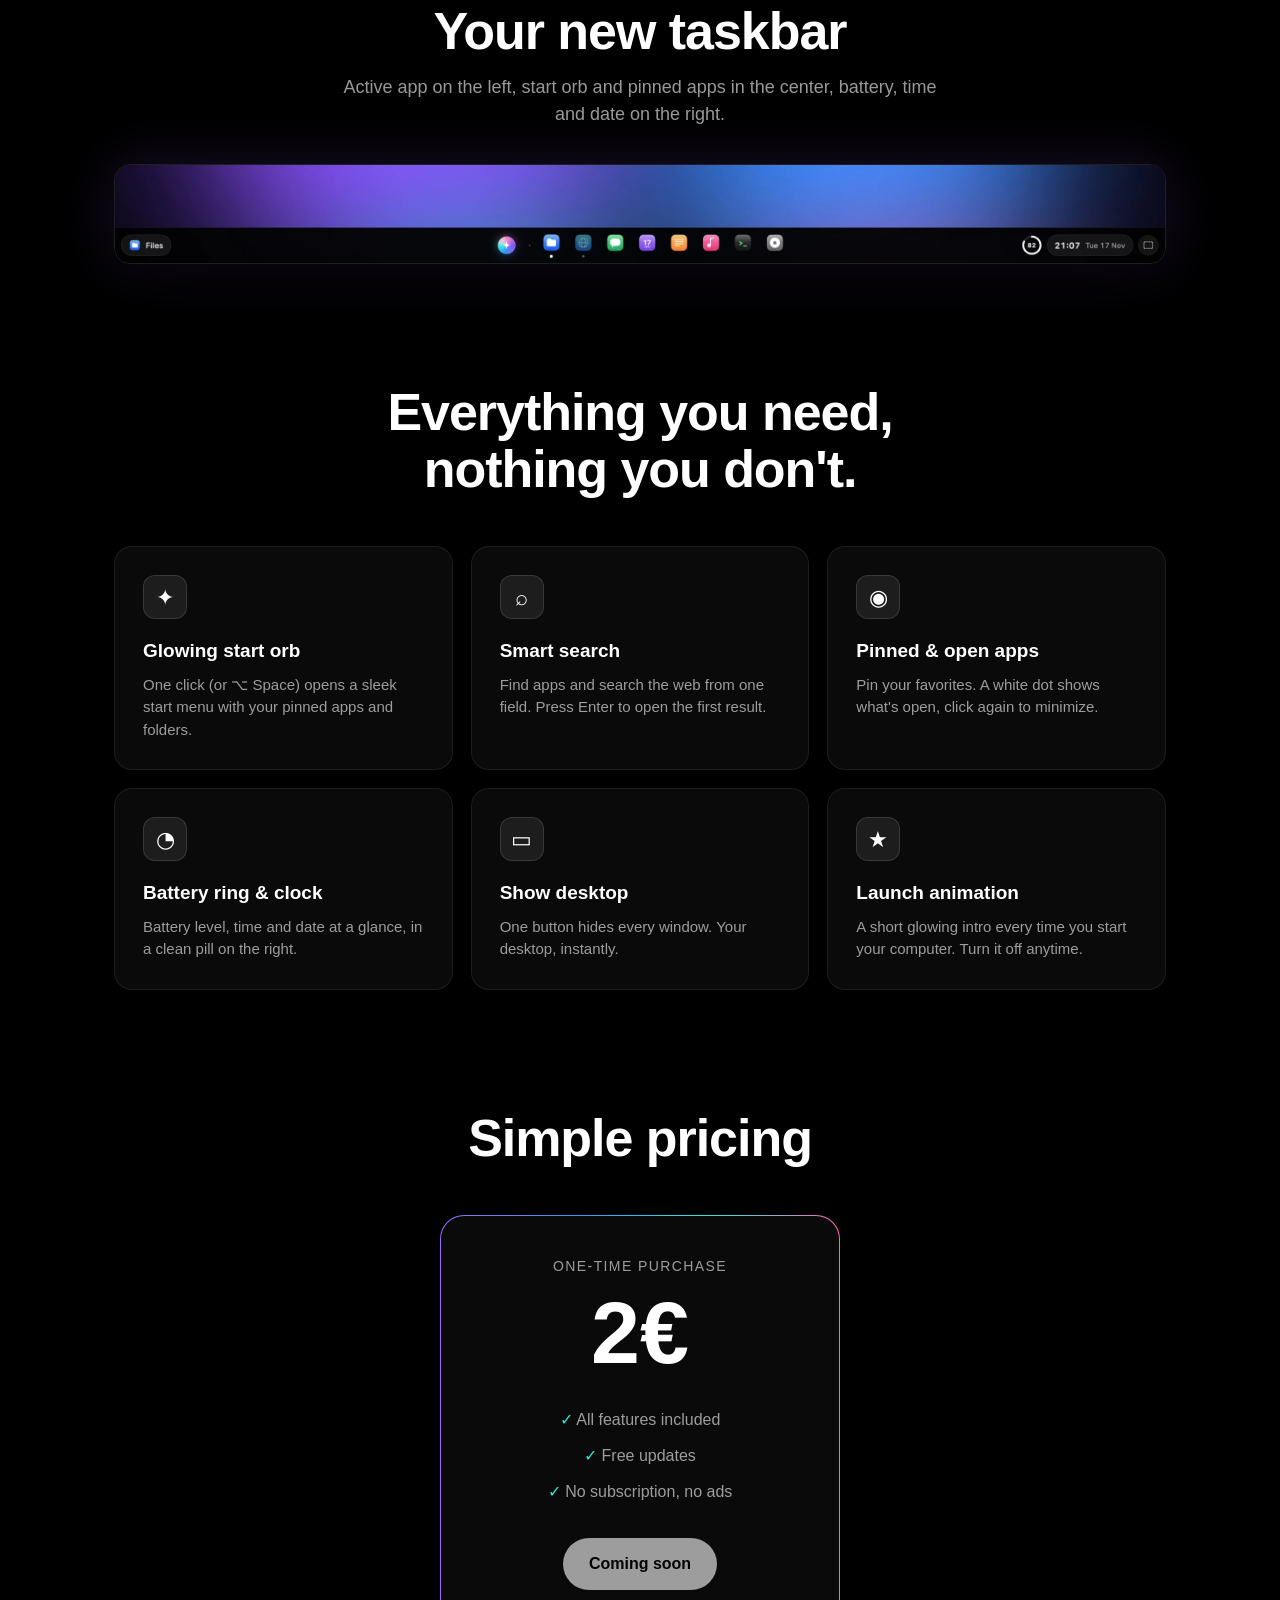
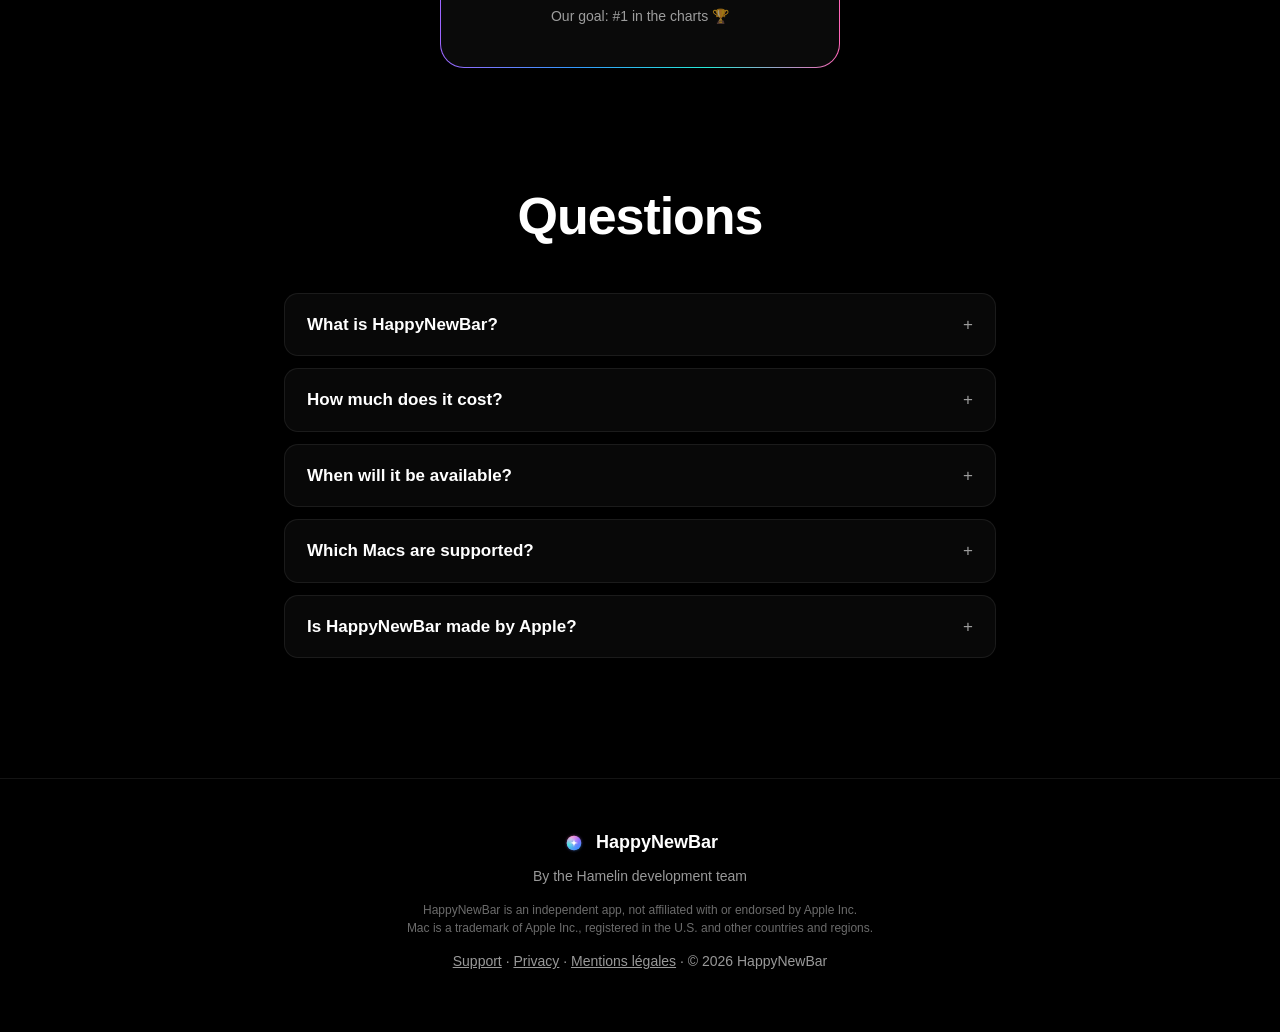
==== commit 8ef26701: "Pages /marketing et /support (URL marketing et d'assistance App Store) Co-Authored-By: Claude Opus 5" ====
--- a/index.html
+++ b/index.html
@@ -213,7 +213,7 @@
     <p>By the Hamelin development team</p>
     <p class="legal">HappyNewBar is an independent app, not affiliated with or endorsed by Apple Inc.<br>
       Mac is a trademark of Apple Inc., registered in the U.S. and other countries and regions.</p>
-    <p><a href="privacy.html">Privacy</a> · <a href="mentions-legales.html">Mentions légales</a> · © <span id="year">2026</span> HappyNewBar</p>
+    <p><a href="support/">Support</a> · <a href="privacy.html">Privacy</a> · <a href="mentions-legales.html">Mentions légales</a> · © <span id="year">2026</span> HappyNewBar</p>
   </footer>
 
   <script>
